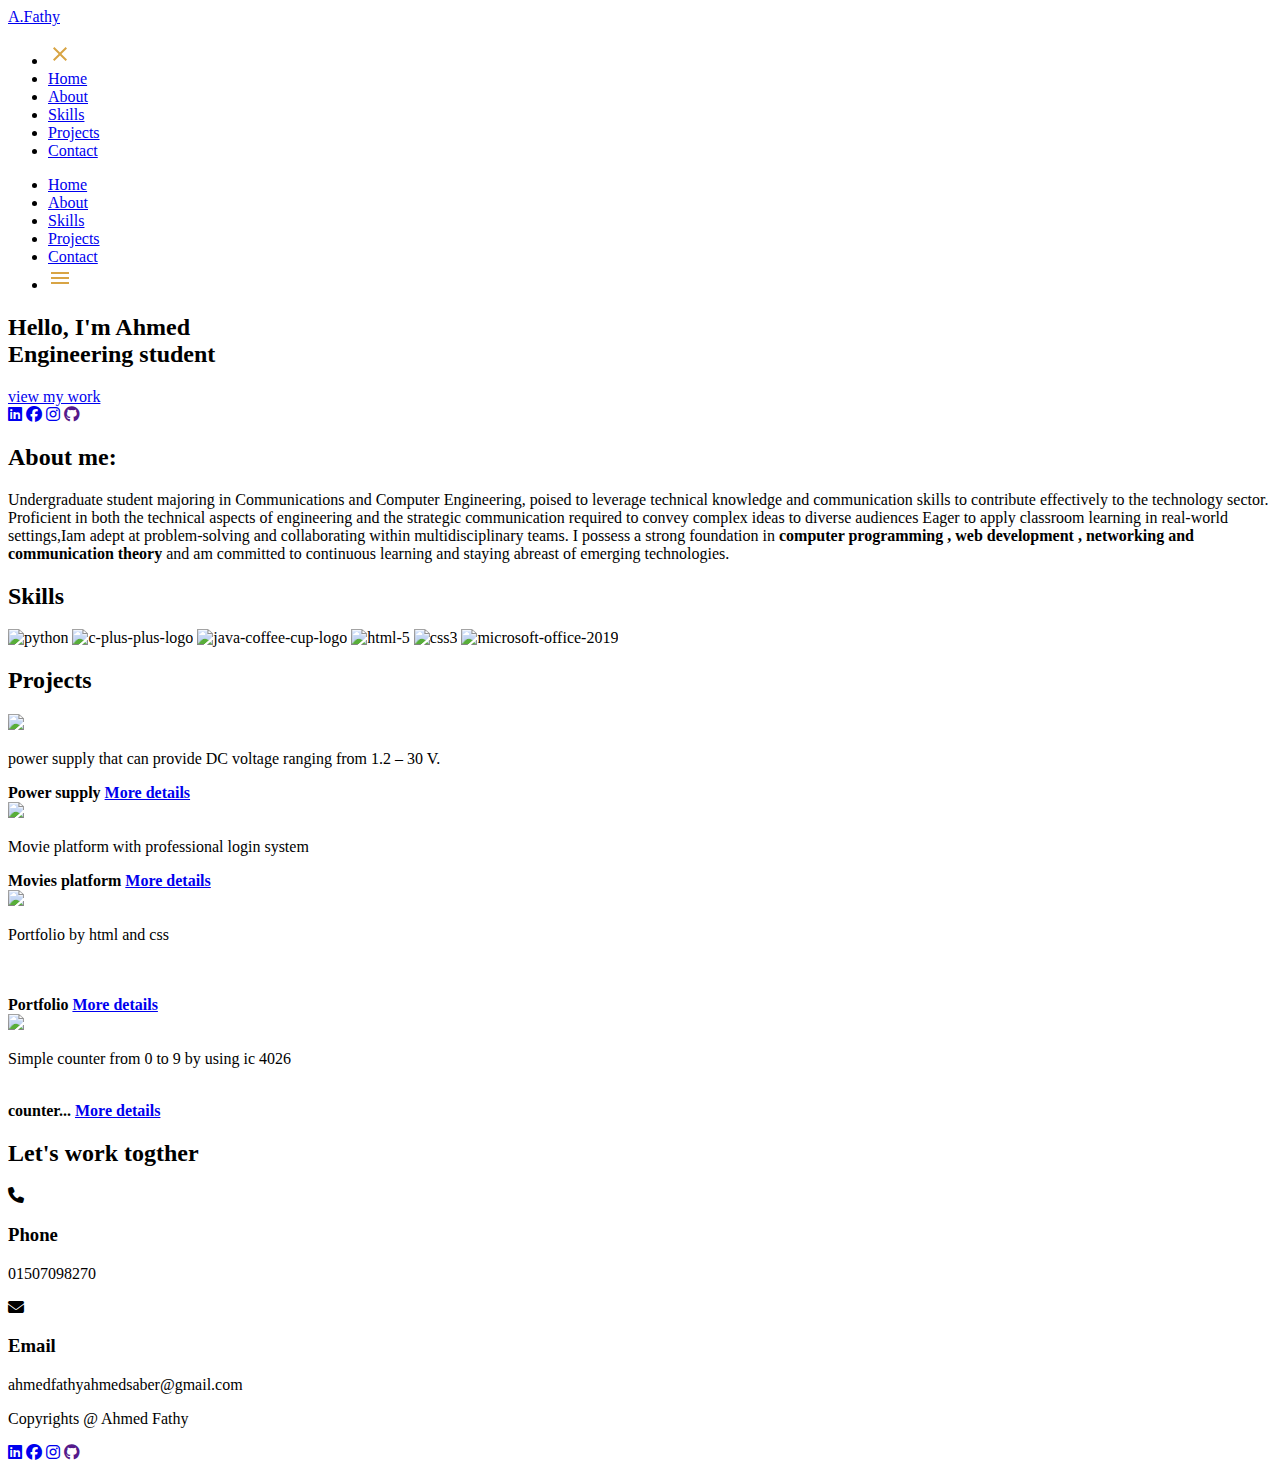
==== portfolio/index.html @ 12446328 "Add files via upload" ====
<!DOCTYPE html>
<html lang="en">
<head>
    <meta charset="UTF-8">
    <meta name="viewport" content="width=device-width, initial-scale=1.0">
    <link rel="stylesheet" href="https://cdnjs.cloudflare.com/ajax/libs/font-awesome/6.6.0/css/all.min.css">
    <link rel="stylesheet" href="/css/style.css">
    <link rel="stylesheet" href="/css/tab&ibad.css">
    <link rel="stylesheet" href="/css/phone.css">
    <title>Ahmed Fathy</title>
</head>
<body>
    <header>
        <!--                       <i class="fa-solid fa-bars"></i>    <i class="fa-solid fa-xmark" onclick="closedmenu()"></i>-->
        <a href="#" class="logo">A.Fathy</a>
        <nav class="navigation">
            <ul class="sidebar">
                <li onclick="hideSidebar()"><a href="#"><svg xmlns="http://www.w3.org/2000/svg" height="24px" viewBox="0 -960 960 960" width="24px" fill="#D8A444"><path d="m256-200-56-56 224-224-224-224 56-56 224 224 224-224 56 56-224 224 224 224-56 56-224-224-224 224Z"/></svg></a></li>
                <li><a href="#Home">Home</a></li>
                <li><a href="#About">About</a></li>
                <li><a href="#Skills">Skills</a></li>
                <li><a href="#Projects">Projects</a></li>
                <li><a href="#Contact">Contact</a></li>
            </ul>
            <ul >
                <li class="hideOnMobile"><a href="#Home">Home</a></li>
                <li class="hideOnMobile"><a href="#About">About</a></li>
                <li class="hideOnMobile"><a href="#Skills">Skills</a></li>
                <li class="hideOnMobile"><a href="#Projects">Projects</a></li>
                <li class="hideOnMobile"><a href="#Contact">Contact</a></li>
                <li class="menu-button" onclick="showSidebar()"><a href="#"><svg xmlns="http://www.w3.org/2000/svg" height="24px" viewBox="0 -960 960 960" width="24px" fill="#D8A444"><path d="M120-240v-80h720v80H120Zm0-200v-80h720v80H120Zm0-200v-80h720v80H120Z"/></svg></a></li>
            </ul>
        </nav>

        <script>
            function showSidebar(){
                const sidebar = document.querySelector('.sidebar')
                sidebar.style.display = 'flex'
            }
            function hideSidebar(){
                const sidebar = document.querySelector('.sidebar')
                sidebar.style.display = 'none'
            }
        </script>
    </header>
    <!-- home -->
    <section class="main" id="Home">
        <div>
            <h2>Hello, I'm Ahmed<br><span>Engineering student</span></h2>
            <!-- <h3>Everything is possible but , <br> time makes a difference .</h3> -->
            <a href="#Projects" class="mainBottom">view my work</a>
            <div class="social_icon">
                <a href="https://www.linkedin.com/in/ahmed-fathy-790a3b307?utm_source=share&utm_campaign=share_via&utm_content=profile&utm_medium=android_app"><i class="fa-brands fa-linkedin"></i></a>
                <a href="https://www.facebook.com/profile.php?id=100011312980814&mibextid=JRoKGi"><i class="fa-brands fa-facebook"></i></a>
                <a href="https://www.instagram.com/ahmed_fathy_9?igsh=cHR2a21oNzJ1Zzhv"><i class="fa-brands fa-instagram"></i></a>
                <a href=""><i class="fa-brands fa-github"></i></a>
            </div>
        </div>
    <!--about me  -->
    </section>
    <section class="About" id="About">
        <h2 class="title">About me:</h2>
        <div class="content1">
            Undergraduate student majoring in Communications and Computer Engineering, poised to leverage technical knowledge and communication skills to contribute effectively to the technology sector. Proficient in both the technical aspects of engineering and the strategic communication required to convey complex ideas to diverse audiences Eager to apply classroom learning in real-world settings,Iam adept at problem-solving and collaborating within multidisciplinary teams. I possess a strong foundation in
            <strong>computer programming , web development , networking and communication theory </strong>
            and am committed to continuous learning and staying abreast of emerging technologies.
        </div>
    </section>
    <!-- Skills -->
    <section class="skills" id="Skills">
        <h2 class="title">Skills</h2>
        <div class="skills_content">
            <img width="120" height="120" src="https://img.icons8.com/color/120/python.png" alt="python"/>
            <img width="120" height="120" src="https://img.icons8.com/color/120/c-plus-plus-logo.png" alt="c-plus-plus-logo"/>
            <img width="120" height="120" src="https://img.icons8.com/color/120/java-coffee-cup-logo.png" alt="java-coffee-cup-logo"/>
            <img width="120" height="120" src="https://img.icons8.com/color/120/html-5.png" alt="html-5"/>
            <img width="120" height="120" src="https://img.icons8.com/color/120/css3.png" alt="css3"/>
            <img width="120" height="120" src="https://img.icons8.com/color/120/microsoft-office-2019.png" alt="microsoft-office-2019"/>
        </div>
    </section>
    <!-- projects -->
    <section class="Projects" id="Projects">
        <h2 class="title">Projects</h2>
        <div class="content">
            <div class="Project_card">
                <div class="Project_image">
                    <img src="/photos/power11.png">
                </div>
                <div class="Project_info">
                    <p class="Project_category">power supply that can provide DC voltage ranging from 1.2 – 30 V. </p>
                    <strong class="Project_title ">
                        <span>Power supply</span>
                        <a href="/DC Power Supply Project.pdf" class="more_details">More details</a>
                    </strong>
                </div>
            </div>
            <div class="Project_card">
                <div class="Project_image">
                    <img src="/photos/Movies and series platform.jpg">
                </div>
                <div class="Project_info">
                    <p class="Project_category">Movie platform with professional login system</p>
                    <strong class="Project_title ">
                        <span>Movies platform</span>
                        <a href="https://www.linkedin.com/posts/ahmedosama29_github-iizeex1netflix-activity-7195133008826273792-Tzoy?utm_source=share&utm_medium=member_desktop" class="more_details">More details</a>
                    </strong>
                </div>
            </div>
            <div class="Project_card">
                <div class="Project_image">
                    <img src="/photos/fotor-ai-202408253138.jpg">
                </div>
                <div class="Project_info">
                    <p class="Project_category">Portfolio by html and css<br><br><br></p>
                    <strong class="Project_title ">
                        <span>Portfolio</span>
                        <a href="#Home" class="more_details">More details</a>
                    </strong>
                </div>
            </div>
            <div class="Project_card">
                <div class="Project_image">
                    <img src="/photos/counter.png">
                </div>
                <div class="Project_info">
                    <p class="Project_category">Simple counter from 0 to 9 by using ic 4026<br><br></p>
                    <strong class="Project_title ">
                        <span>counter...</span>
                        <a href="/photos/m.d.c.png" class="more_details">More details</a>
                    </strong>
                </div>
            </div>
        </div>
    </section>
    <!-- Contact -->
    <section class="Contact" id="Contact">
        <h2 class="title">Let's work togther </h2>
        <div class="content__">
        <div class="card">
            <div class="icon">
                <i class="fa-solid fa-phone"></i>
            </div>
            <div class="info">
                <h3>Phone</h3>
                <p>01507098270</p>
            </div>
        </div>
        <div class="card">
            <div class="icon">
                <i class="fa-solid fa-envelope"></i>
            </div>
            <div class="info">
                <h3>Email</h3>
                <p>ahmedfathyahmedsaber@gmail.com</p>
            </div>
        </div>
    </div>
    </section>
    <!-- footer -->
    <footer class="footer">
        <p class="footer_title">Copyrights<span> @ Ahmed Fathy</span></p>
        <div class="social_icon">
            <a href="https://www.linkedin.com/in/ahmed-fathy-790a3b307?utm_source=share&utm_campaign=share_via&utm_content=profile&utm_medium=android_app"><i class="fa-brands fa-linkedin"></i></a>
            <a href="https://www.facebook.com/profile.php?id=100011312980814&mibextid=JRoKGi"><i class="fa-brands fa-facebook"></i></a>
            <a href="https://www.instagram.com/ahmed_fathy_9?igsh=cHR2a21oNzJ1Zzhv"><i class="fa-brands fa-instagram"></i></a>
            <a href=""><i class="fa-brands fa-github"></i></a>
        </div>
    </footer>
</body>
</html>
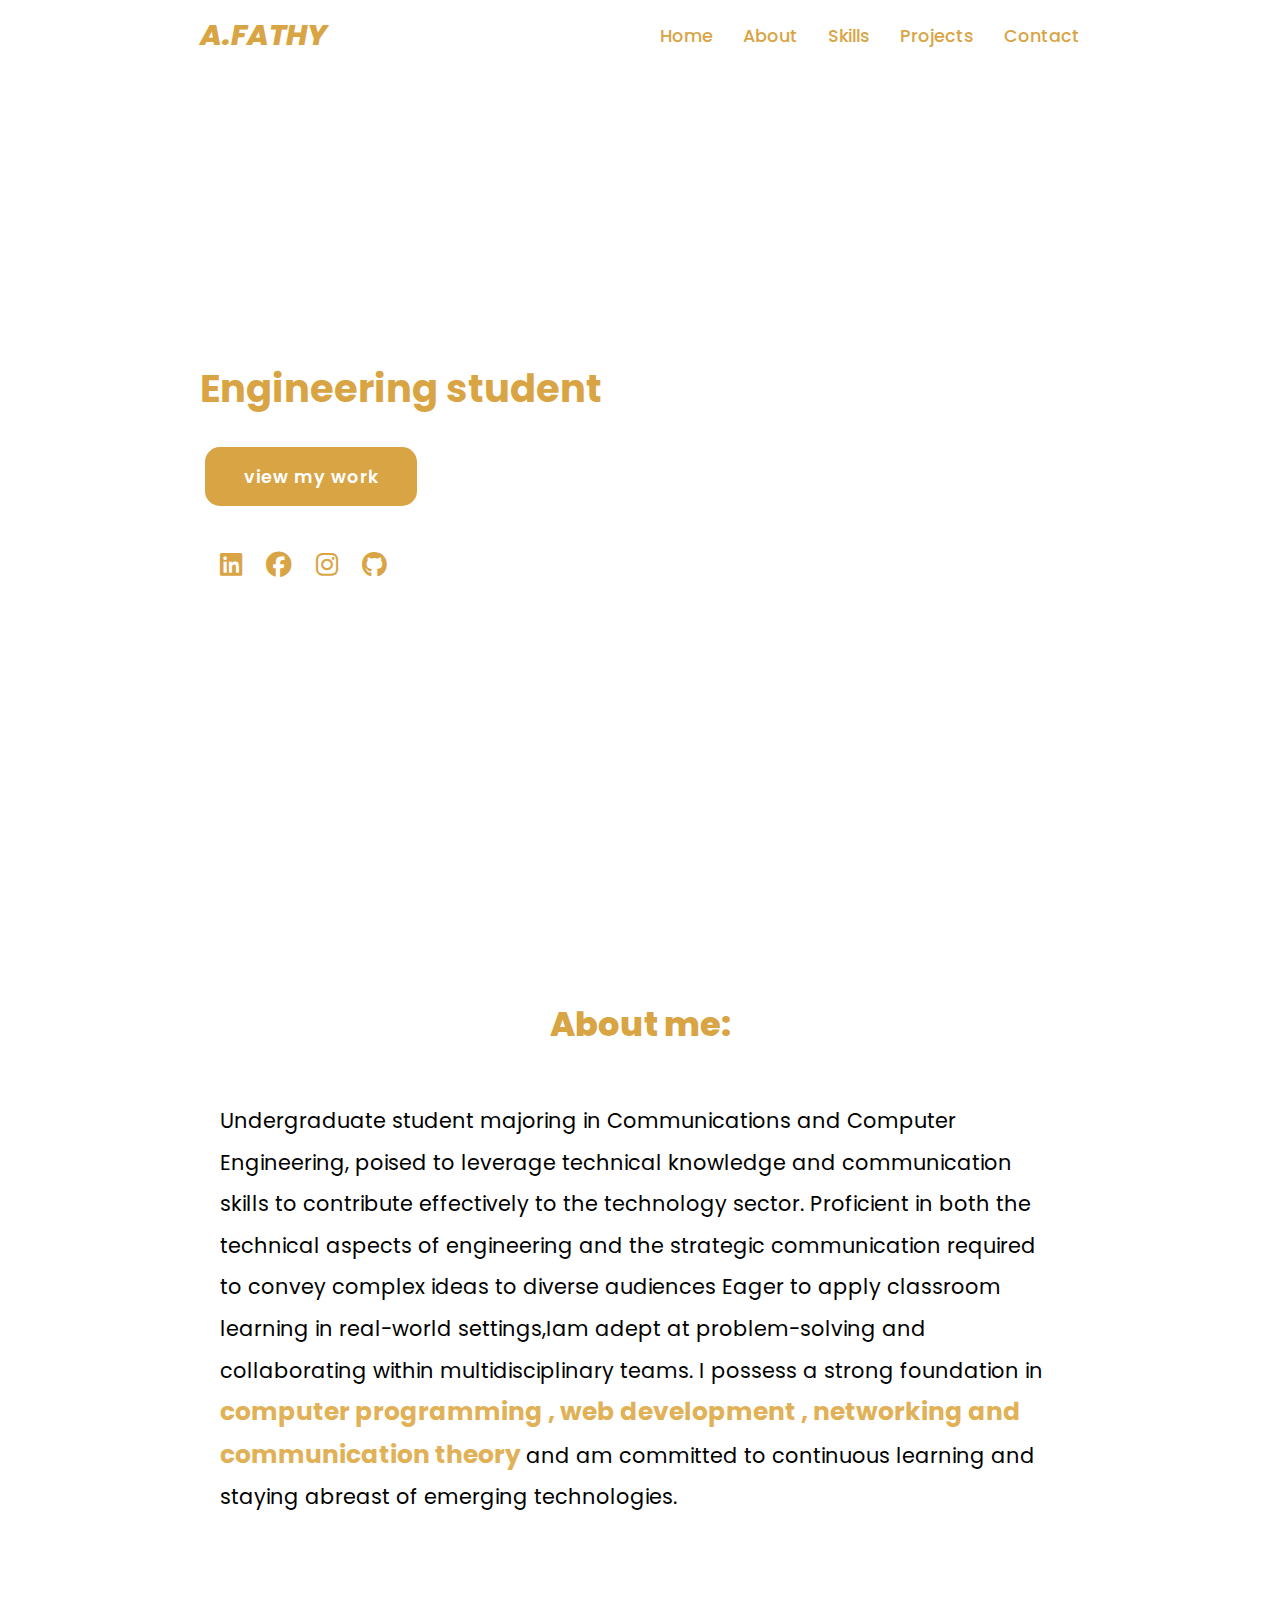
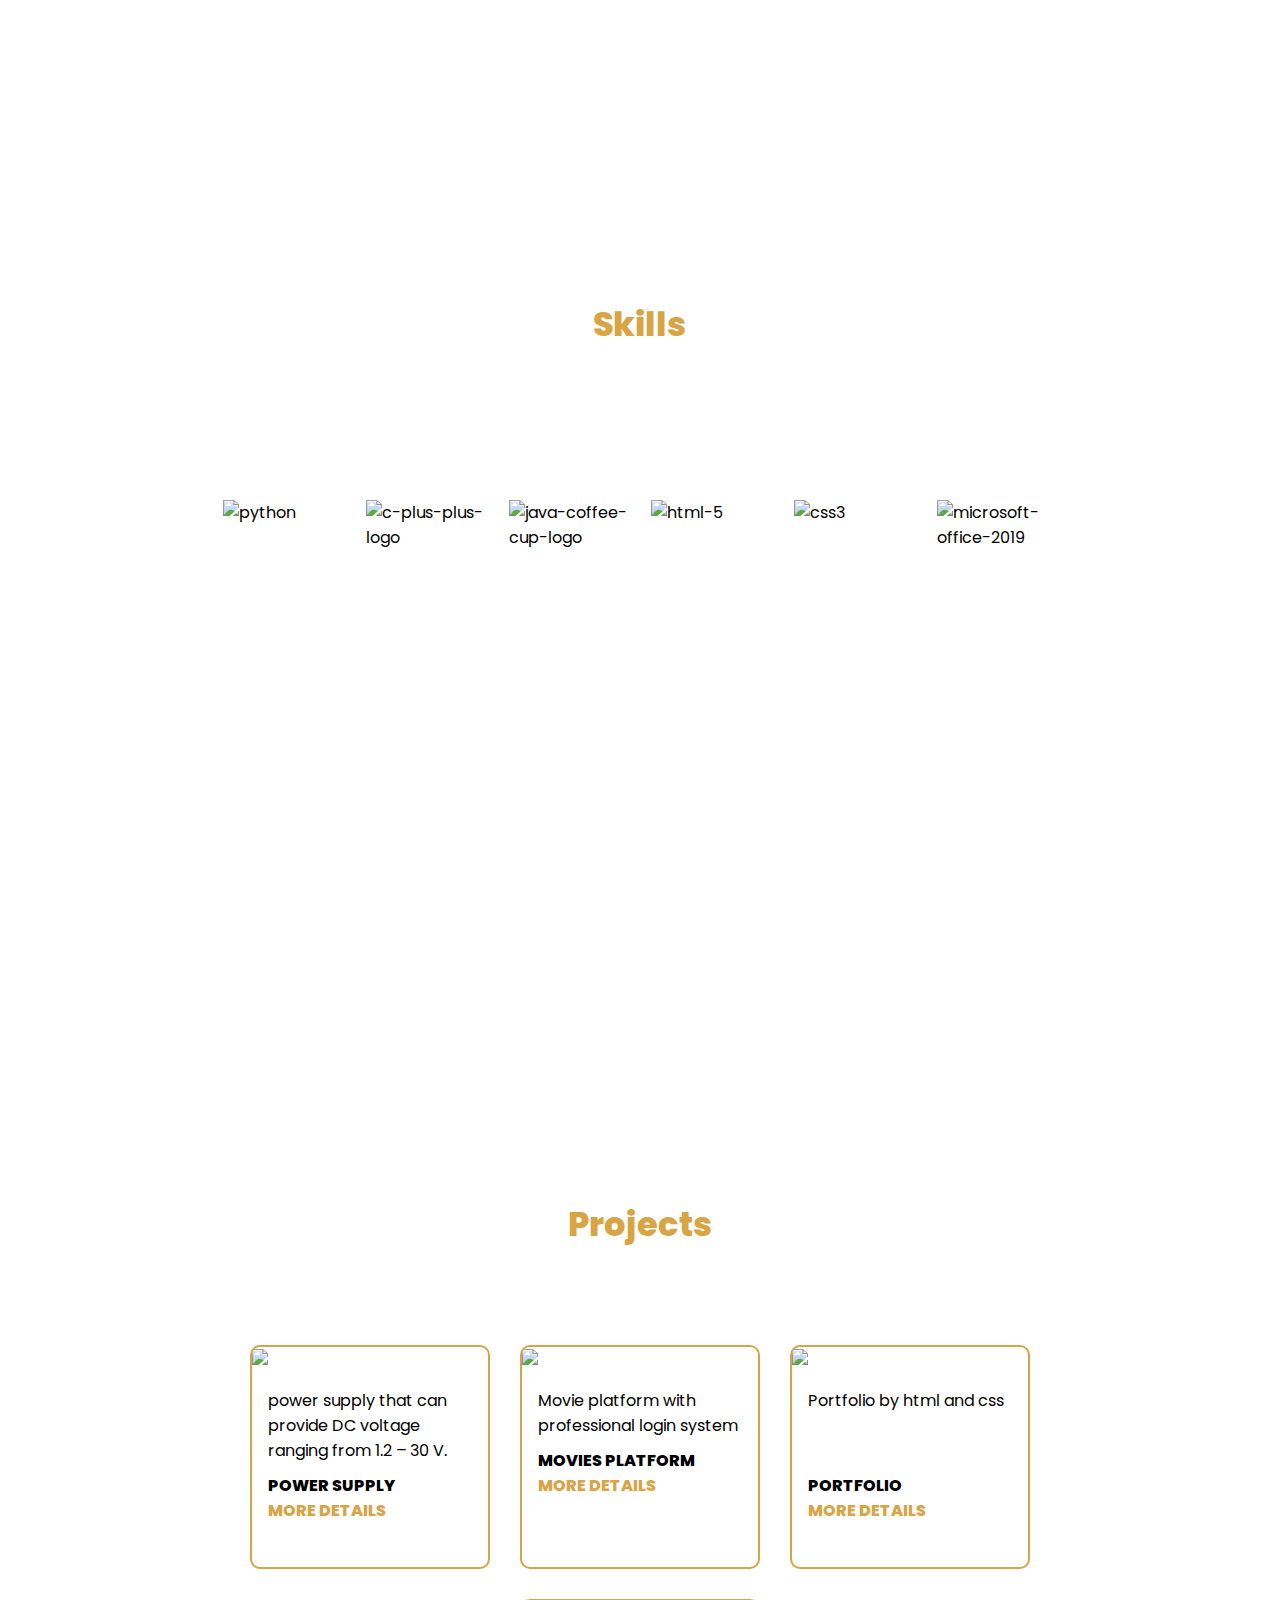
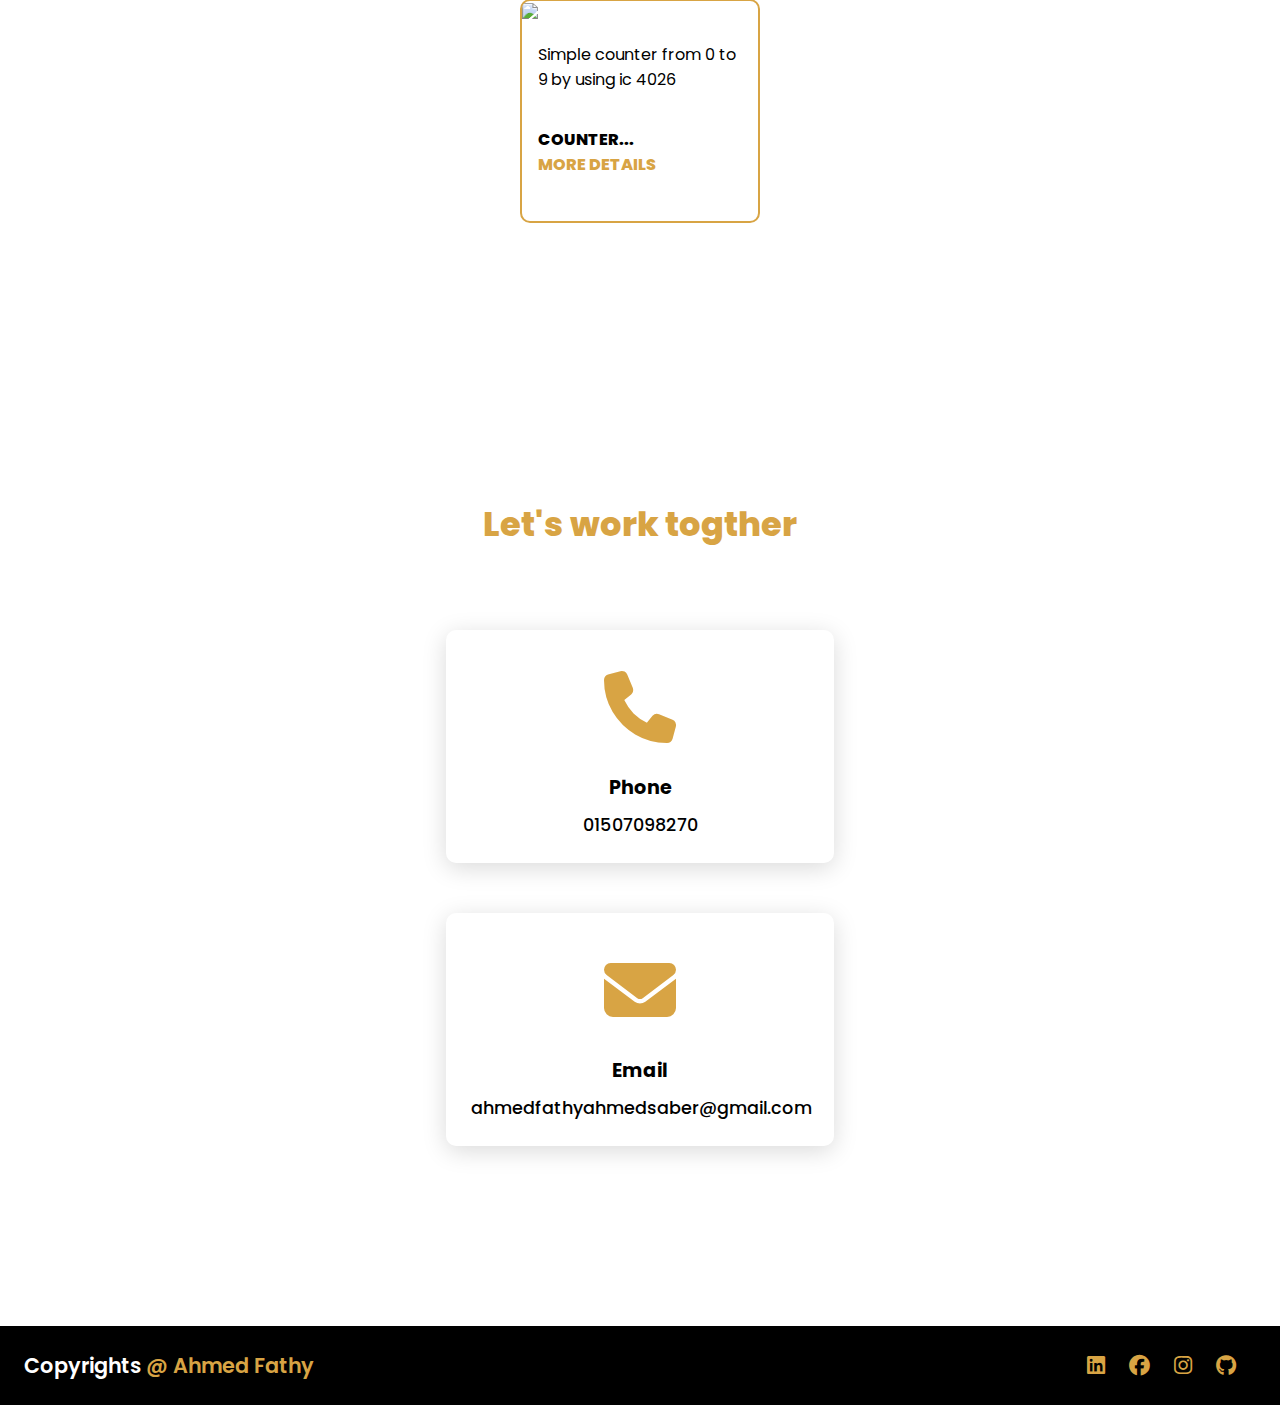
==== commit 5ffc7682: "Add files via upload" ====
--- a/portfolio/index.html
+++ b/portfolio/index.html
@@ -4,9 +4,9 @@
     <meta charset="UTF-8">
     <meta name="viewport" content="width=device-width, initial-scale=1.0">
     <link rel="stylesheet" href="https://cdnjs.cloudflare.com/ajax/libs/font-awesome/6.6.0/css/all.min.css">
-    <link rel="stylesheet" href="/css/style.css">
-    <link rel="stylesheet" href="/css/tab&ibad.css">
-    <link rel="stylesheet" href="/css/phone.css">
+    <link rel="stylesheet" href="css/style.css">
+    <link rel="stylesheet" href="css/tab&ibad.css">
+    <link rel="stylesheet" href="css/phone.css">
     <title>Ahmed Fathy</title>
 </head>
 <body>
--- a/portfolio/css/style.css
+++ b/portfolio/css/style.css
@@ -0,0 +1,383 @@
+@import url('https://fonts.googleapis.com/css2?family=Poppins:ital,wght@0,100;0,200;0,300;0,400;0,500;0,600;0,700;0,800;0,900;1,100;1,200;1,300;1,400;1,500;1,600;1,700;1,800;1,900&display=swap');
+
+*{
+    font-family: 'Poppins',sans-serif;
+    margin: 0;
+    padding: 0;
+    box-sizing: border-box;
+    scroll-behavior: smooth;
+}
+
+header{
+    background-color: rgb(255, 255, 255);
+    width: 100%;
+    position: fixed;
+    z-index: 999;
+    display: flex;
+    justify-content: space-between;
+    align-items: center;
+    padding: 10px 200px;
+}
+
+.logo{
+    font-style: italic;
+    text-decoration: none;
+    color: #D8A444 ;
+    text-transform: uppercase;
+    font-weight: 800;
+    font-size: 1.8em;
+}
+
+
+section{
+    padding: 100px 200px;
+}
+
+.main{
+    width: 100%;
+    min-height: 100vh;
+    display: flex;
+    align-items: center;
+    background: url(/photos/main_page.jpg) no-repeat;
+    background-size: cover;
+    background-attachment: fixed;
+}
+
+.main h2{
+
+    color: white;
+    font-size: 1.5em;
+    font-weight: 600;
+}
+
+.main h2 span{
+    display: inline-block;
+    margin-top: 10px;
+    color: #D8A444;
+    font-size: 1.6em ;
+    font-weight: 700;
+}
+/* 
+.main h3 {
+
+    font-style: oblique;
+    color: white;
+    font-size: 1.2em ;
+    font-weight: 700;
+    letter-spacing: 1px;
+    margin-top: 10px;
+    margin-bottom: 30px;
+} */
+
+.mainBottom{
+    margin-top: 30px;
+    margin-left: 5px;
+    color: white;
+    background-color:#D8A444;
+    text-decoration: none;
+    font-size: 1.1em;
+    font-weight: 600;
+    display: inline-block;
+    padding: 0.9375em 2.1875em;
+    letter-spacing: 1px;
+    border-radius: 15px;
+    margin-bottom: 40px;
+    transition: 0.7s ease;
+}
+
+.mainBottom:hover{
+    background-color:red ;
+    transform: scale(1.15);
+}
+
+.social_icon{
+    padding-left: 20.25px;
+}
+.social_icon a{
+    align-items: center;
+    color:#D8A444;
+    font-size: 1.6em;
+    padding-right: 20px;
+}
+/* title  */
+.title{
+    display: flex;
+    justify-content: center;
+    color: #D8A444;
+    font-size: 2.1em;
+    font-weight: 800;
+    margin-bottom: 30px;
+}
+/* _______________________ */
+
+/* About me */
+.About{ 
+    width: 100%;
+    height: 100vh;
+}
+
+
+.content1{
+    padding: 20px;
+    font-size: 1.3em;
+    line-height: 2em;
+}
+
+
+.content1 strong{
+    color: #dda640e5;
+    font-size: 1.2em;
+}
+
+
+
+/* _______________________ */
+/* skills */
+.skills{
+    height: 100vh;
+}
+
+.skills_content{
+    margin-top: 150px;
+    display: flex;
+    justify-content: space-evenly;
+    flex-direction: row;
+    flex-wrap: wrap ;
+}
+
+
+
+
+
+/* _______________________ */
+/* projects */
+
+
+.Projects {
+    background: url(/photos/fotor-ai-202408253138.jpg) no-repeat;
+    width: 100%;
+    min-height: 100vh;
+    background-size: cover;
+    background-attachment: fixed;
+}
+
+.content{
+    display: flex;
+    justify-content: center;
+    flex-direction: row;
+    flex-wrap: wrap ;
+}
+
+.Projects .content {
+    margin-top: 80px;
+}
+
+.Project_card {
+    background-color: white;
+    border: 2.5px solid #D8A444;
+    min-height: 14em;
+    width: 15em; overflow: hidden;
+    border-radius: 10px;
+    margin: 15px;
+    transition: 0.7s ease;
+}
+
+
+.Project_card:hover{
+    transform: scale(1.1);
+}
+
+
+.Project_card:hover{
+opacity: 0.95;
+}
+
+.Project_image img{
+    width: 100%;
+}
+
+.Project_info {
+    padding: 1em;
+}uu
+
+.Project_category {
+    font-size: 0.8em;
+    display: flex;
+    flex-wrap: wrap;
+}
+
+.Project_title{
+    display: flex;
+    flex-wrap: wrap;
+    justify-content: space-between;
+    text-transform: uppercase;
+    font-weight: 800;
+    margin-top: 10px;
+}
+
+.more_details {
+    text-decoration: none;
+    color: #D8A444;
+    transition: 0.7s ease;
+}
+
+.more_details:hover {
+    color: red;
+}
+
+.card{
+    background-color: white;
+    width: 24.25em; 
+    box-shadow: 0 5px 25px rgba(1,1,1,0.15);
+    border-radius: 10px;
+    padding: 25px;
+    margin: 25px;
+    transition: 0.7s ease;
+}
+
+.card:hover {
+    transform: scale(1.15);
+}
+
+
+.content__ {
+    display: flex;
+    justify-content: center;
+    flex-direction: row;
+    flex-wrap: wrap ;
+    margin: 55px;
+}
+/* ________________________________ */
+/*contact */
+/* ________________________________ */
+
+
+
+
+.Contact .icon {
+    color: #D8A444;
+    font-size: 4.5em;
+    text-align: center;
+}
+
+.info{
+    text-align: center;
+} 
+
+.info h3 {
+    color: black;
+    font-size: 1.2em;
+    font-weight: 700;
+    margin: 10px;
+}
+
+.info p {
+    font-size: 1.1em;
+    font-weight: 500;
+}
+/* ________________________________ */
+/* footer */
+/* ________________________________ */
+
+.footer{
+    background-color: black;
+    color: white;
+    padding: 1.5em;
+    display: flex;
+    justify-content: space-between;
+}
+
+.footer_title {
+    font-size: 1.3em;
+    font-weight: 600;
+}
+
+.footer_title span{
+    color: #D8A444;
+}
+
+.footer .social_icon a{
+    font-size: 1.3em;
+}
+/* ________________________________ */
+/* ________________________________ */
+
+.navigation   ul a {
+    color:#D8A444;
+    margin-top: 12.5px;
+    text-decoration: none;
+    font-size: 1.1em;
+    font-weight: 500; 
+    padding-left: 30px;
+    display: flex;
+    align-items: center ;
+    transition: 0.7s ease;
+}
+
+
+.navigation a:hover{
+    color: red;
+}
+
+nav ul{
+    width: 100%;
+    list-style: none;
+    display: flex;
+    justify-content: flex-end;
+    align-items: center;
+
+}
+
+nav li{
+    height: 50px;
+}
+
+nav li:first-child{
+    margin-right: auto;
+}
+.sidebar{
+    position: fixed;
+    top: 0;
+    right: 0;
+    height: 100vh;
+    width: 250px;
+    z-index: 999;
+    background-color: rgba(0, 0, 0, 0.166);
+    backdrop-filter: blur(30px);
+    box-shadow: -10px 0 10px rgba(255, 0, 0, 0.551);
+    display: none;
+    flex-direction: column;
+    align-items: flex-start ;
+    justify-content: flex-start;
+}
+
+.sidebar li {
+    width: 100%;
+}
+
+.sidebar a {
+    width: 100%;
+}
+
+.menu-button {
+    display: none;
+}
+/* ________________________________ */
+/* ________________________________ */
+/* ________________________________ */
+/* ________________________________ */
+/* ________________________________ */
+/* ________________________________ */
+@media (max-width:1023px){
+    .hideOnMobile{
+        display: none;
+    }
+    .menu-button{
+        display: block;
+    }
+}
+@media (max-width:500px) {
+    .sidebar{
+        width: 150px;
+    }
+}--- a/portfolio/css/tab&ibad.css
+++ b/portfolio/css/tab&ibad.css
@@ -0,0 +1,76 @@
+@media (max-width:1023px){
+    .hideOnMobile{
+        display: none;
+    }
+    .menu-button{
+        display: block;
+    }
+    /* __________________________________________ */
+    *{
+        font-family: 'Poppins',sans-serif;
+        margin: 0;
+        padding: 0;
+        box-sizing: border-box;
+        scroll-behavior: smooth;
+    }
+    /* __________________________________________ */
+    header{
+        background-color: rgb(255, 255, 255);
+        width: 100%;
+        position: fixed;
+        display: flex;
+        justify-content: space-between;
+        align-items: center;
+        padding: 2px 20px;
+    }
+    /* __________________________________________ */
+    .logo{
+        font-style: italic;
+        text-decoration: none;
+        color: #D8A444 ;
+        text-transform: uppercase;
+        font-weight: 800;
+        font-size: 1.6em;
+    }
+    /* __________________________________________ */
+    section{
+        padding: 20px 40px;
+    }
+    /* __________________________________________ */
+    .main{
+        width: 100%;
+        min-height: 100vh;
+        display: flex;
+        align-items: center;
+        background: url(/photos/fotor-ai-202408253138.jpg) no-repeat;
+        background-size: cover;
+        background-attachment: fixed;
+    } 
+        /* __________________________________________ */
+        /* title  */
+    .title{
+        display: flex;
+        justify-content: center;
+        color: #D8A444;
+        font-size: 2.1em;
+        font-weight: 800;
+        margin-top: 60px;
+        margin-bottom: 10px;
+    }
+    /* _______________________ */
+    
+    
+    .content1{
+        padding: 10px;
+        font-size: 1.2em;
+        line-height: 2em;
+    }
+    
+    
+    .content1 strong{
+        color: #dda640e5;
+        font-size: 1.1em;
+    }
+    
+    
+}--- a/portfolio/css/phone.css
+++ b/portfolio/css/phone.css
@@ -0,0 +1,95 @@
+
+@media (max-width:600px){
+
+    /* __________________________________________ */
+    section{
+        padding: 10px 20px;
+    }
+    /* __________________________________________ */
+    /* title  */
+    .title{
+        display: flex;
+        justify-content: center;
+        color: #D8A444;
+        font-size: 1.5em;
+        font-weight: 800;
+        margin-bottom: 20px;
+    }
+    /* ___________________________________________ */
+    .content1{
+        padding: 10px;
+        font-size: 1.1em;
+        line-height: 1.5em;
+    }
+
+    .content1 strong{
+        color: #dda640e5;
+        font-size: 1em;
+    }
+    /* ____________________________________________ */
+    .Contact{
+        min-height: 90vh;
+    }
+    .content__ .card{
+        min-width: 300px;
+    }
+
+
+
+    .Contact .icon {
+        color: #D8A444;
+        font-size: 2.5em;
+        text-align: center;
+    }
+
+    .info{
+        text-align: center;
+    } 
+
+    .info h3 {
+        color: black;
+        font-size: 1.2em;
+        font-weight: 700;
+        margin: 10px;
+    }
+
+
+    .info p {
+        font-size: 0.85em;
+        font-weight: 400;
+    }
+    /* ____________________________________________ */
+    .footer{
+        background-color: black;
+        color: white;
+        padding: 2px;
+        display: flex;
+        justify-content: space-between;
+    } 
+    .footer_title {
+        font-size: 0.9em;
+        font-weight: 600;
+    }
+    .footer .social_icon a{
+        font-size: 0.85em;
+    }
+    /* ____________________________________________ */
+}
+@media (max-width:400px){
+    /* ____________________________________________ */
+    .footer{
+        background-color: black;
+        color: white;
+        padding: 2px;
+        display: flex;
+        justify-content: space-between;
+    } 
+    .footer_title {
+        font-size: 0.8em;
+        font-weight: 600;
+    }
+    .footer .social_icon a{
+        font-size: 0.75em;
+    }
+    /* ____________________________________________ */
+}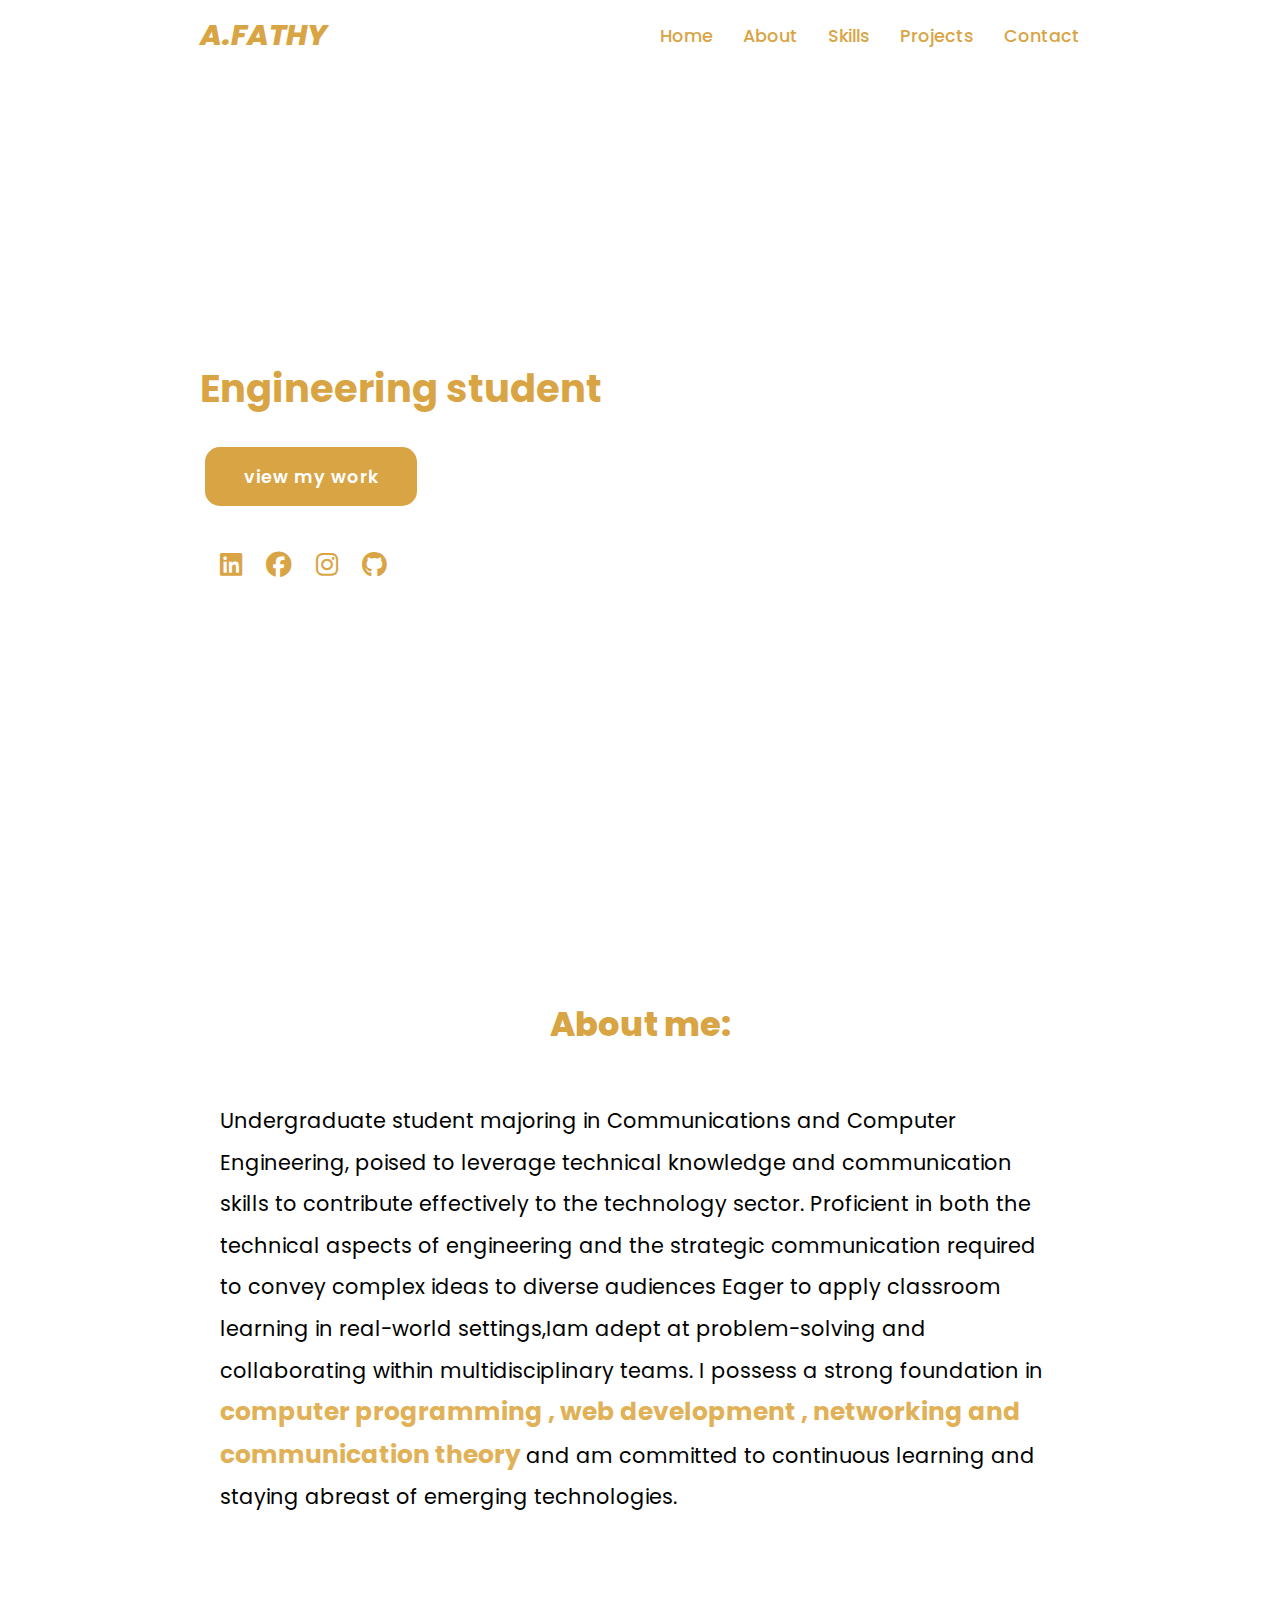
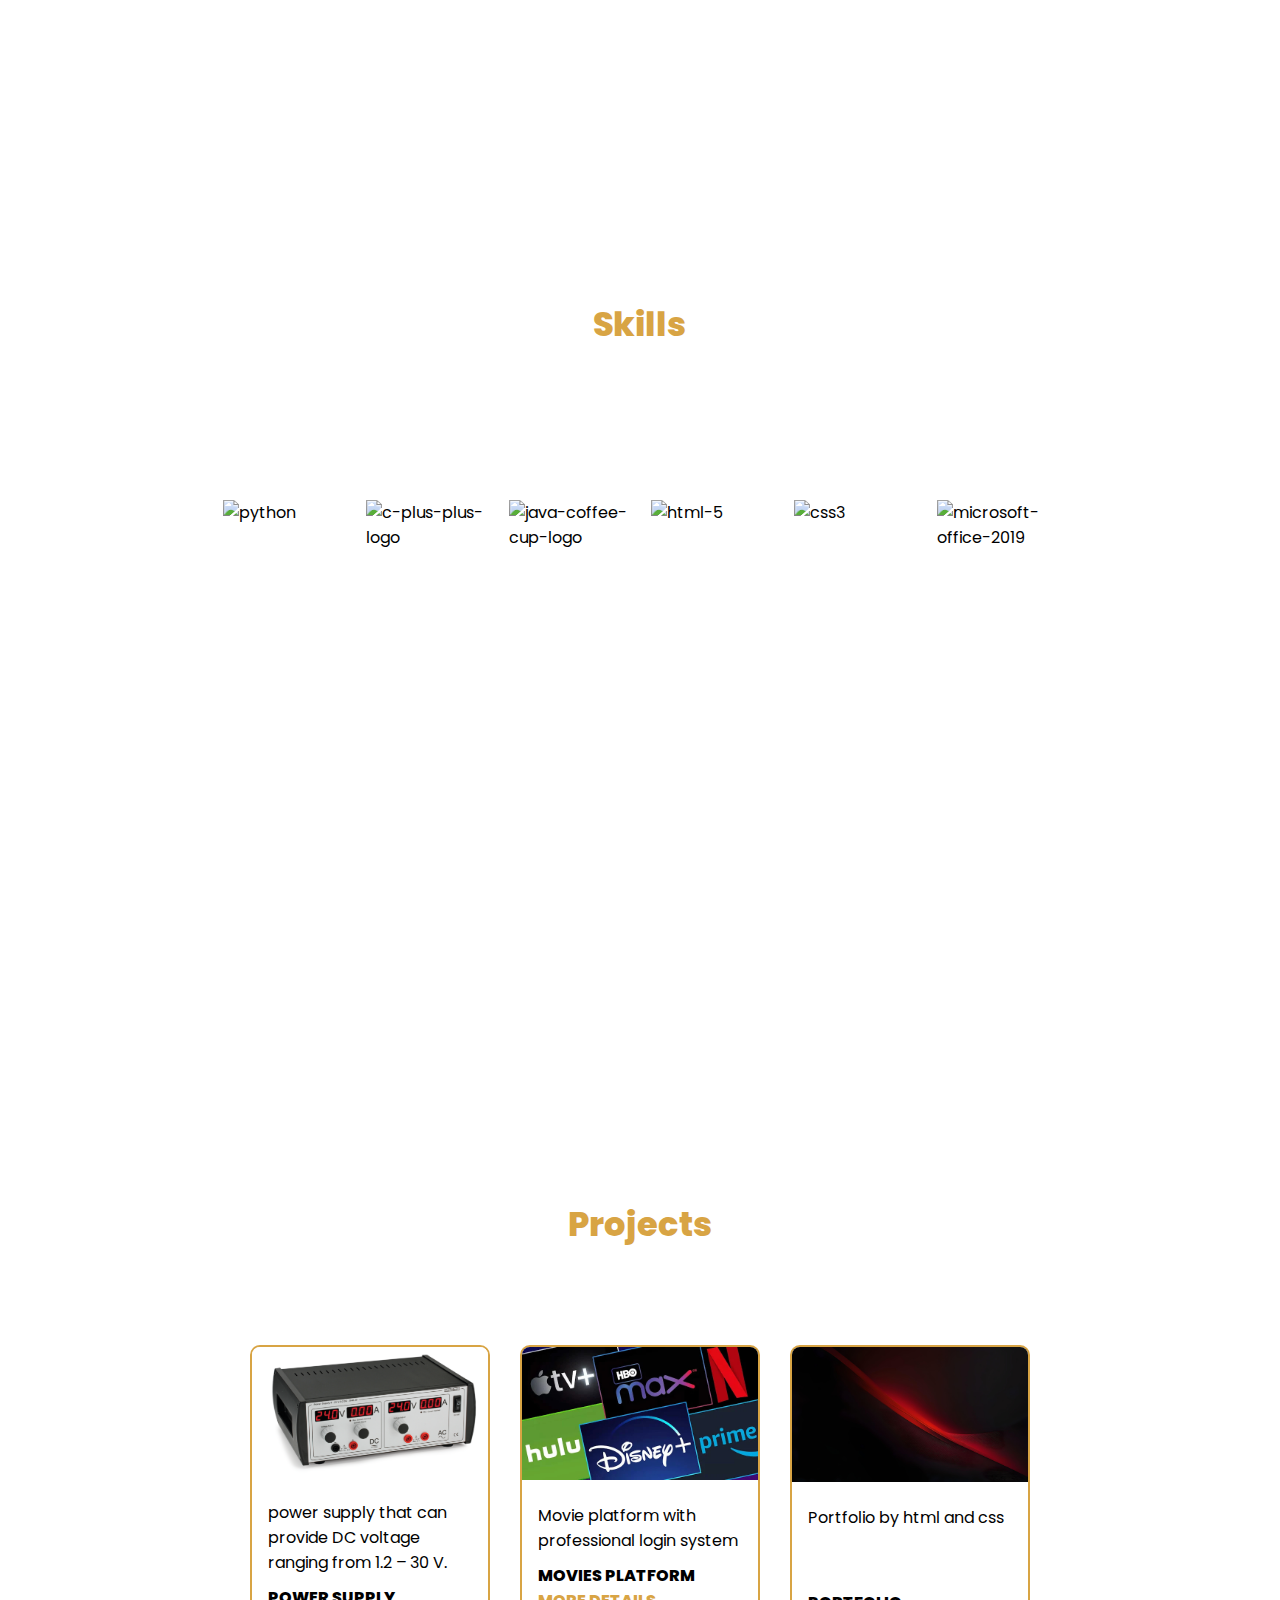
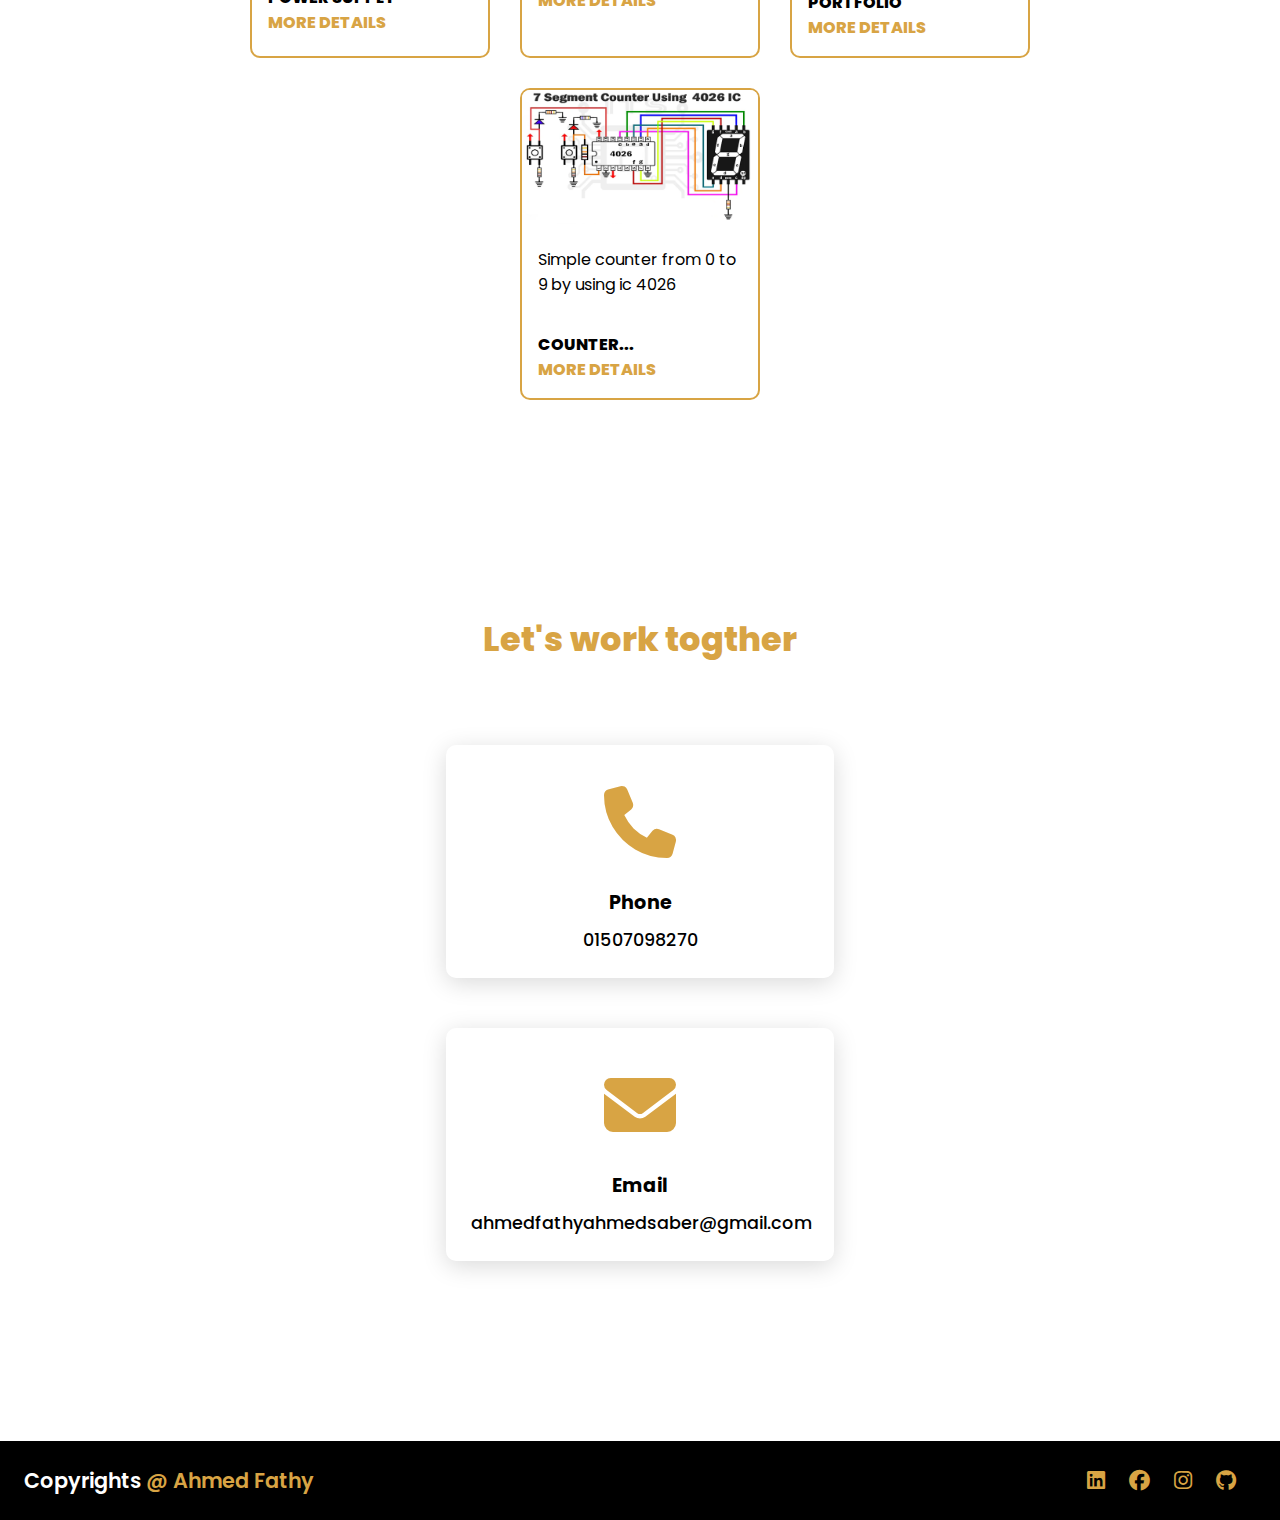
==== commit dd357ba3: "Add files via upload" ====
--- a/portfolio/index.html
+++ b/portfolio/index.html
@@ -84,19 +84,19 @@
         <div class="content">
             <div class="Project_card">
                 <div class="Project_image">
-                    <img src="/photos/power11.png">
+                    <img src="photos/power11.png">
                 </div>
                 <div class="Project_info">
                     <p class="Project_category">power supply that can provide DC voltage ranging from 1.2 – 30 V. </p>
                     <strong class="Project_title ">
                         <span>Power supply</span>
-                        <a href="/DC Power Supply Project.pdf" class="more_details">More details</a>
+                        <a href="DC Power Supply Project.pdf" class="more_details">More details</a>
                     </strong>
                 </div>
             </div>
             <div class="Project_card">
                 <div class="Project_image">
-                    <img src="/photos/Movies and series platform.jpg">
+                    <img src="photos/Movies and series platform.jpg">
                 </div>
                 <div class="Project_info">
                     <p class="Project_category">Movie platform with professional login system</p>
@@ -108,7 +108,7 @@
             </div>
             <div class="Project_card">
                 <div class="Project_image">
-                    <img src="/photos/fotor-ai-202408253138.jpg">
+                    <img src="photos/fotor-ai-202408253138.jpg">
                 </div>
                 <div class="Project_info">
                     <p class="Project_category">Portfolio by html and css<br><br><br></p>
@@ -120,13 +120,13 @@
             </div>
             <div class="Project_card">
                 <div class="Project_image">
-                    <img src="/photos/counter.png">
+                    <img src="photos/counter.png">
                 </div>
                 <div class="Project_info">
                     <p class="Project_category">Simple counter from 0 to 9 by using ic 4026<br><br></p>
                     <strong class="Project_title ">
                         <span>counter...</span>
-                        <a href="/photos/m.d.c.png" class="more_details">More details</a>
+                        <a href="photos/m.d.c.png" class="more_details">More details</a>
                     </strong>
                 </div>
             </div>
--- a/portfolio/css/style.css
+++ b/portfolio/css/style.css
@@ -38,7 +38,7 @@
     min-height: 100vh;
     display: flex;
     align-items: center;
-    background: url(/photos/main_page.jpg) no-repeat;
+    background: url(photos/main_page.jpg) no-repeat;
     background-size: cover;
     background-attachment: fixed;
 }
@@ -154,7 +154,7 @@
 
 
 .Projects {
-    background: url(/photos/fotor-ai-202408253138.jpg) no-repeat;
+    background: url(photos/fotor-ai-202408253138.jpg) no-repeat;
     width: 100%;
     min-height: 100vh;
     background-size: cover;
--- a/portfolio/css/tab&ibad.css
+++ b/portfolio/css/tab&ibad.css
@@ -42,7 +42,7 @@
         min-height: 100vh;
         display: flex;
         align-items: center;
-        background: url(/photos/fotor-ai-202408253138.jpg) no-repeat;
+        background: url(photos/fotor-ai-202408253138.jpg) no-repeat;
         background-size: cover;
         background-attachment: fixed;
     } 
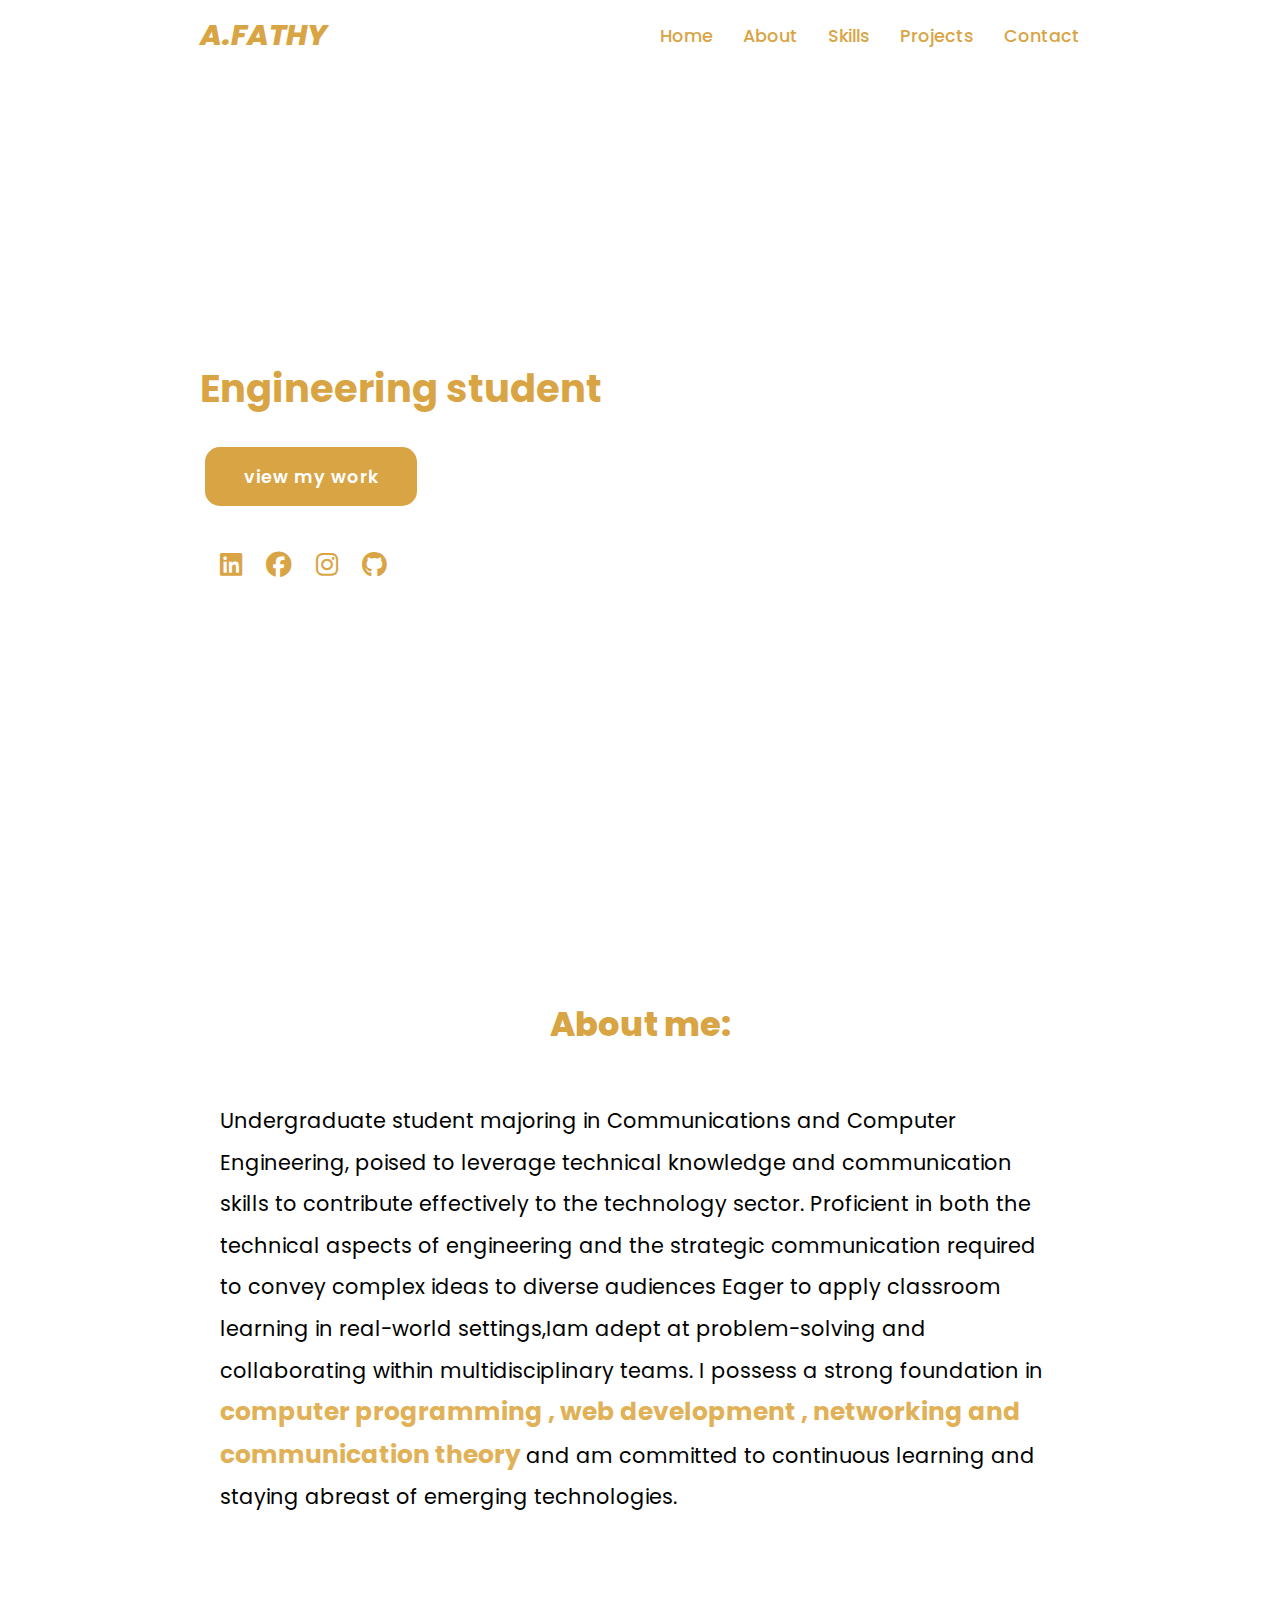
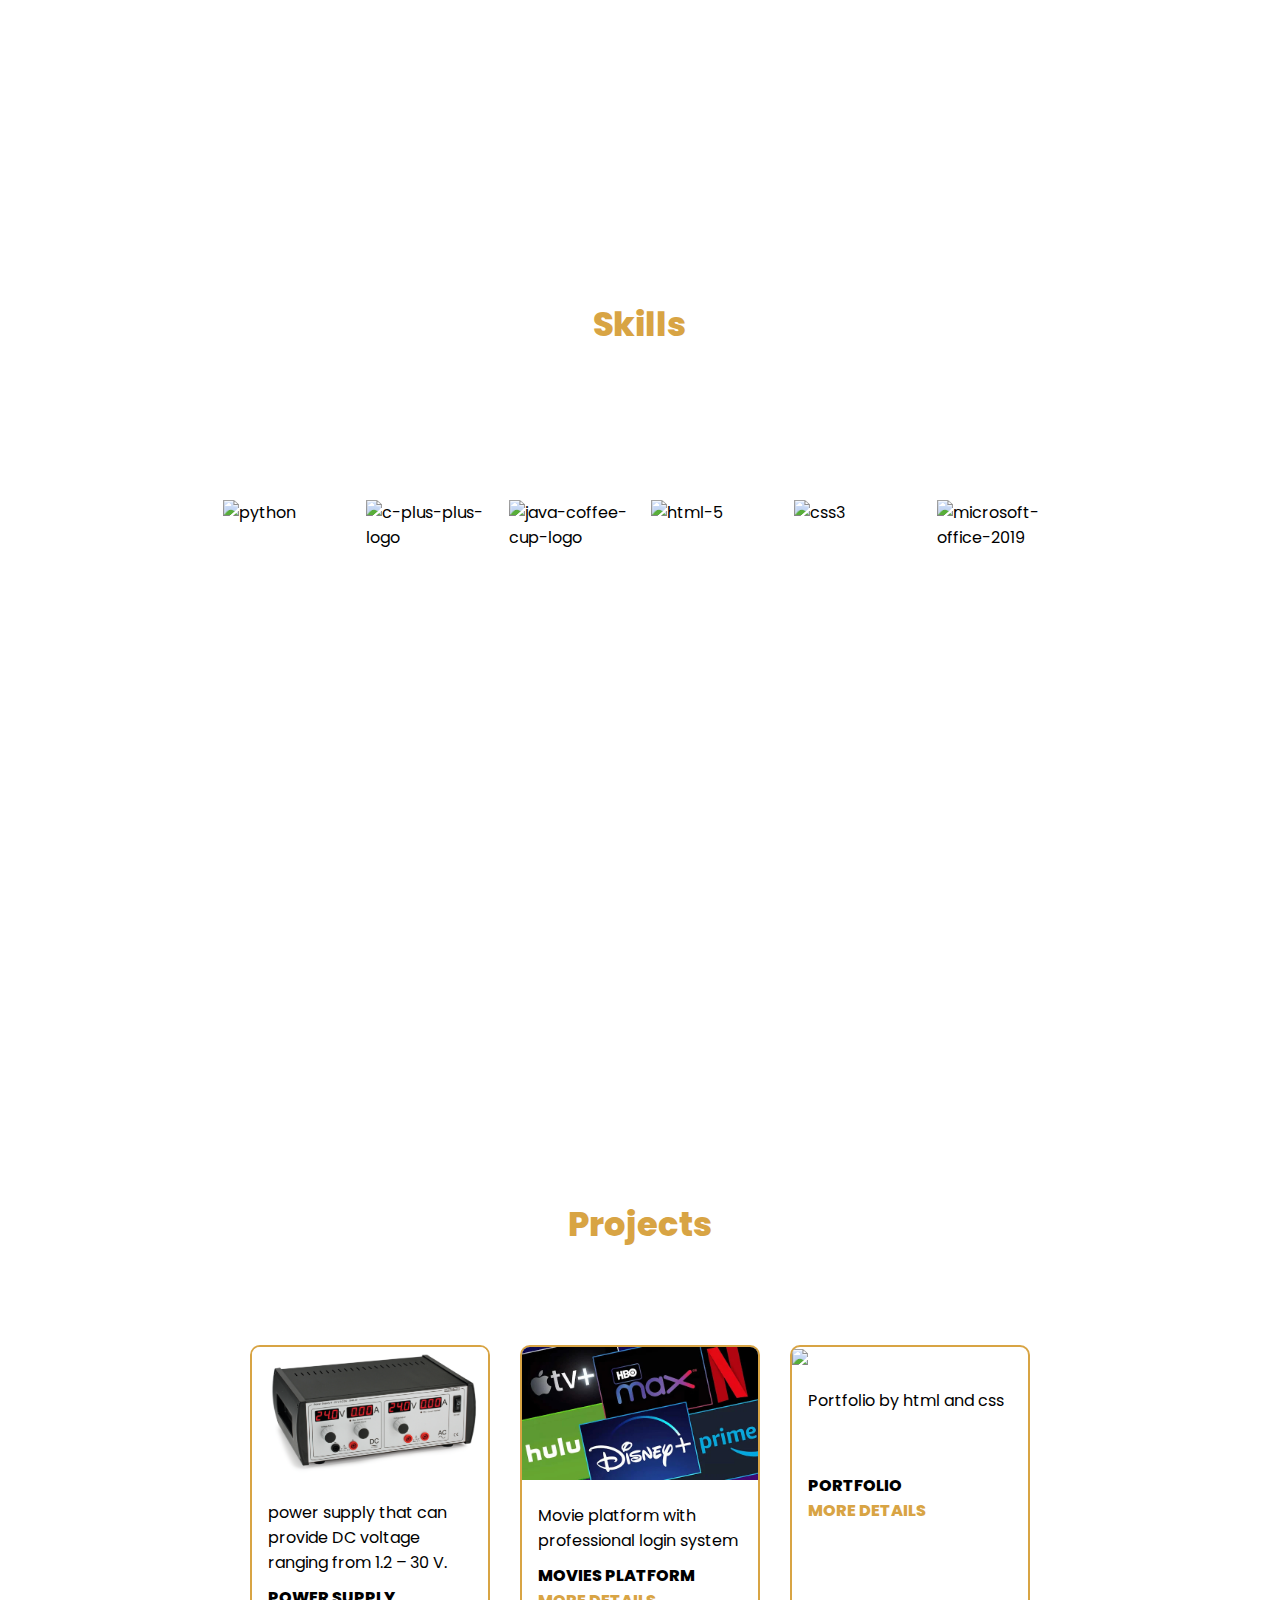
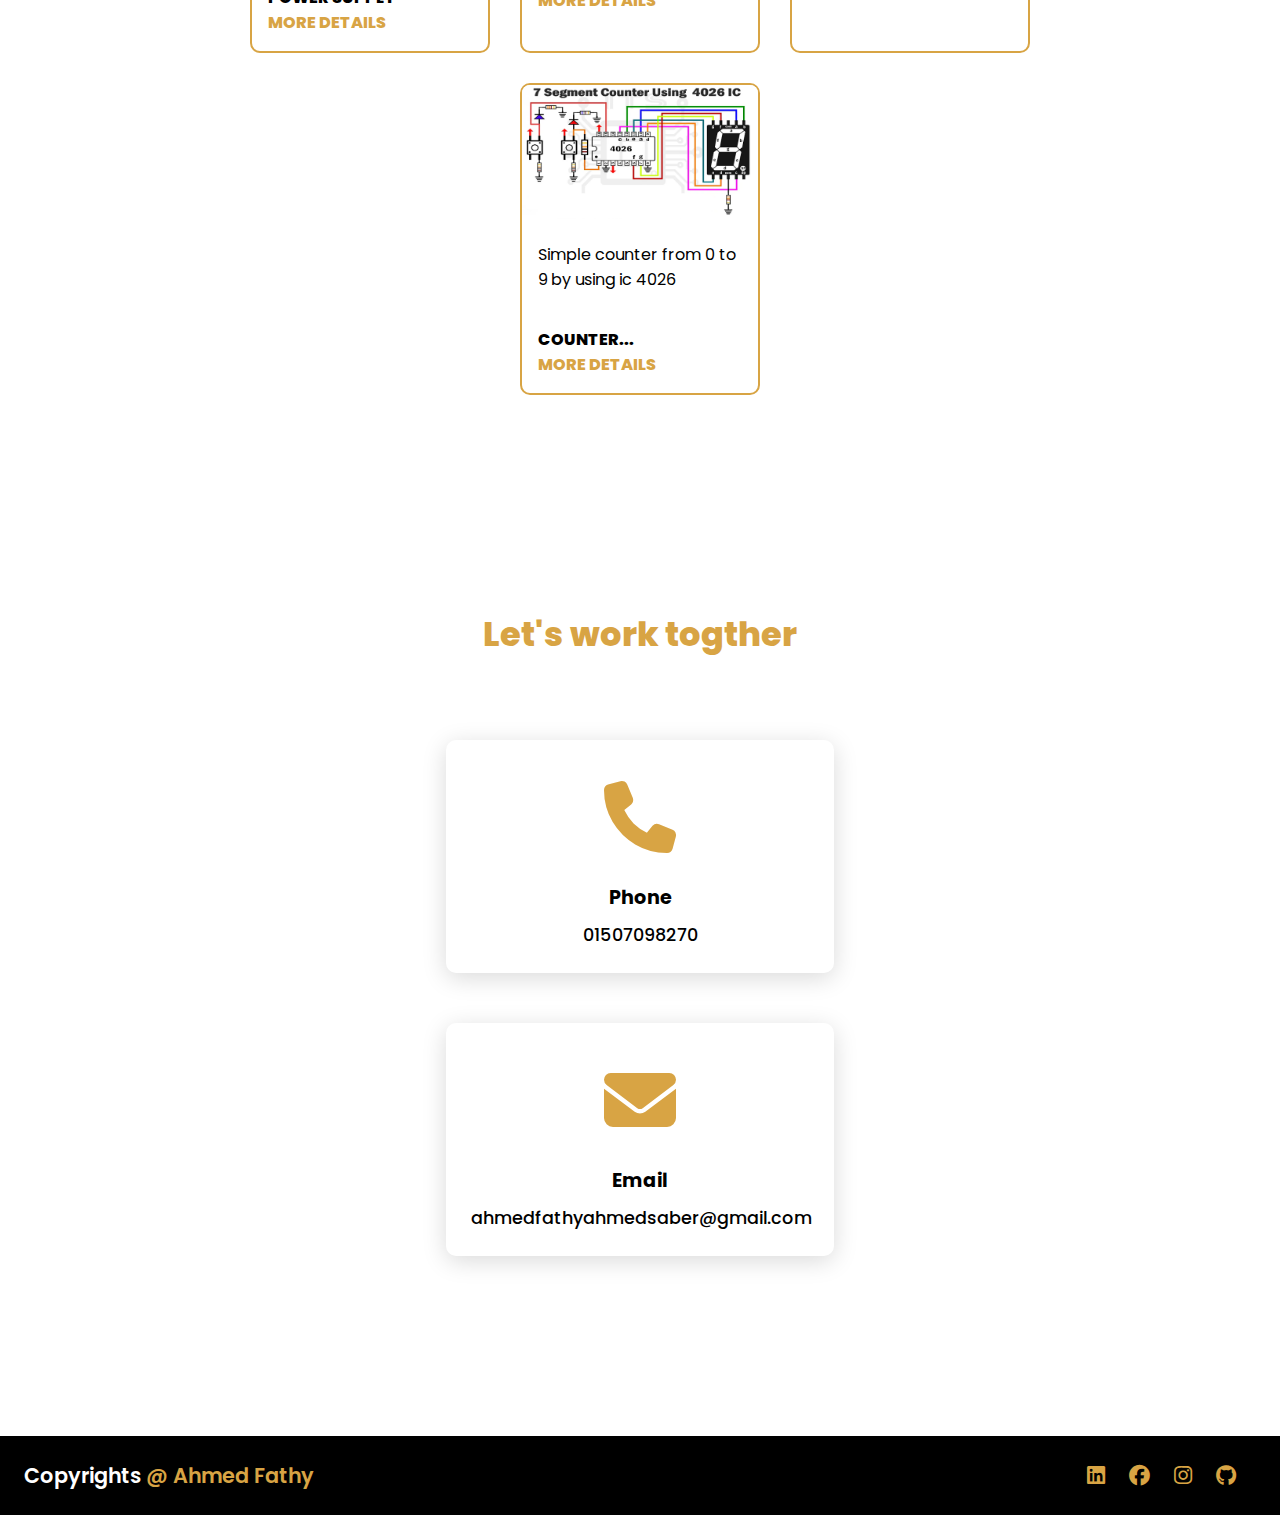
==== commit 41579f88: "Add files via upload" ====
--- a/portfolio/index.html
+++ b/portfolio/index.html
@@ -11,7 +11,6 @@
 </head>
 <body>
     <header>
-        <!--                       <i class="fa-solid fa-bars"></i>    <i class="fa-solid fa-xmark" onclick="closedmenu()"></i>-->
         <a href="#" class="logo">A.Fathy</a>
         <nav class="navigation">
             <ul class="sidebar">
@@ -51,7 +50,7 @@
             <a href="#Projects" class="mainBottom">view my work</a>
             <div class="social_icon">
                 <a href="https://www.linkedin.com/in/ahmed-fathy-790a3b307?utm_source=share&utm_campaign=share_via&utm_content=profile&utm_medium=android_app"><i class="fa-brands fa-linkedin"></i></a>
-                <a href="https://www.facebook.com/profile.php?id=100011312980814&mibextid=JRoKGi"><i class="fa-brands fa-facebook"></i></a>
+                <a href="https://www.facebook.com/share/wauqu2eDZHqXQ16P/?mibextid=qi2Omg"><i class="fa-brands fa-facebook"></i></a>
                 <a href="https://www.instagram.com/ahmed_fathy_9?igsh=cHR2a21oNzJ1Zzhv"><i class="fa-brands fa-instagram"></i></a>
                 <a href=""><i class="fa-brands fa-github"></i></a>
             </div>
--- a/portfolio/css/style.css
+++ b/portfolio/css/style.css
@@ -38,7 +38,7 @@
     min-height: 100vh;
     display: flex;
     align-items: center;
-    background: url(photos/main_page.jpg) no-repeat;
+    background: url(/main_page.jpg) no-repeat;
     background-size: cover;
     background-attachment: fixed;
 }
@@ -154,7 +154,7 @@
 
 
 .Projects {
-    background: url(photos/fotor-ai-202408253138.jpg) no-repeat;
+    background: url(/fotor-ai-202408253138.jpg) no-repeat;
     width: 100%;
     min-height: 100vh;
     background-size: cover;
--- a/portfolio/css/tab&ibad.css
+++ b/portfolio/css/tab&ibad.css
@@ -42,7 +42,7 @@
         min-height: 100vh;
         display: flex;
         align-items: center;
-        background: url(photos/fotor-ai-202408253138.jpg) no-repeat;
+        background: url(/fotor-ai-202408253138.jpg) no-repeat;
         background-size: cover;
         background-attachment: fixed;
     } 
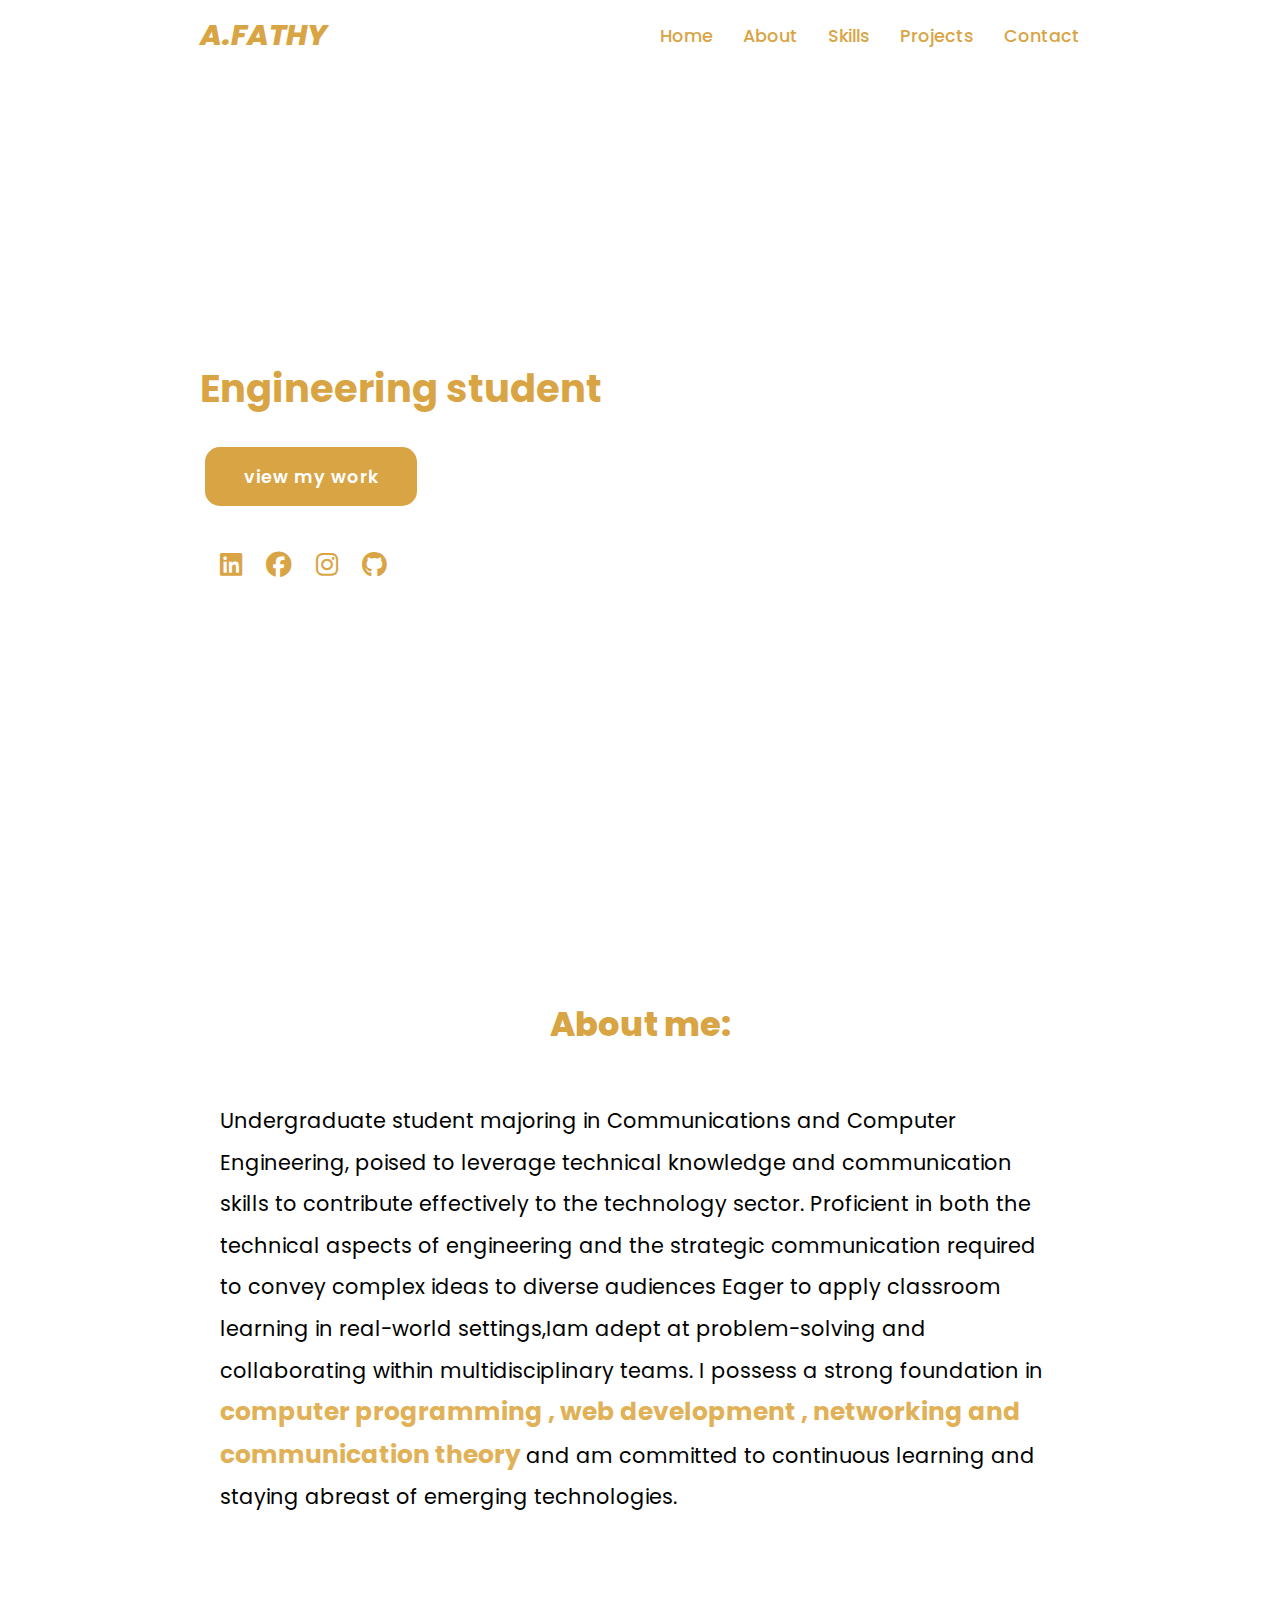
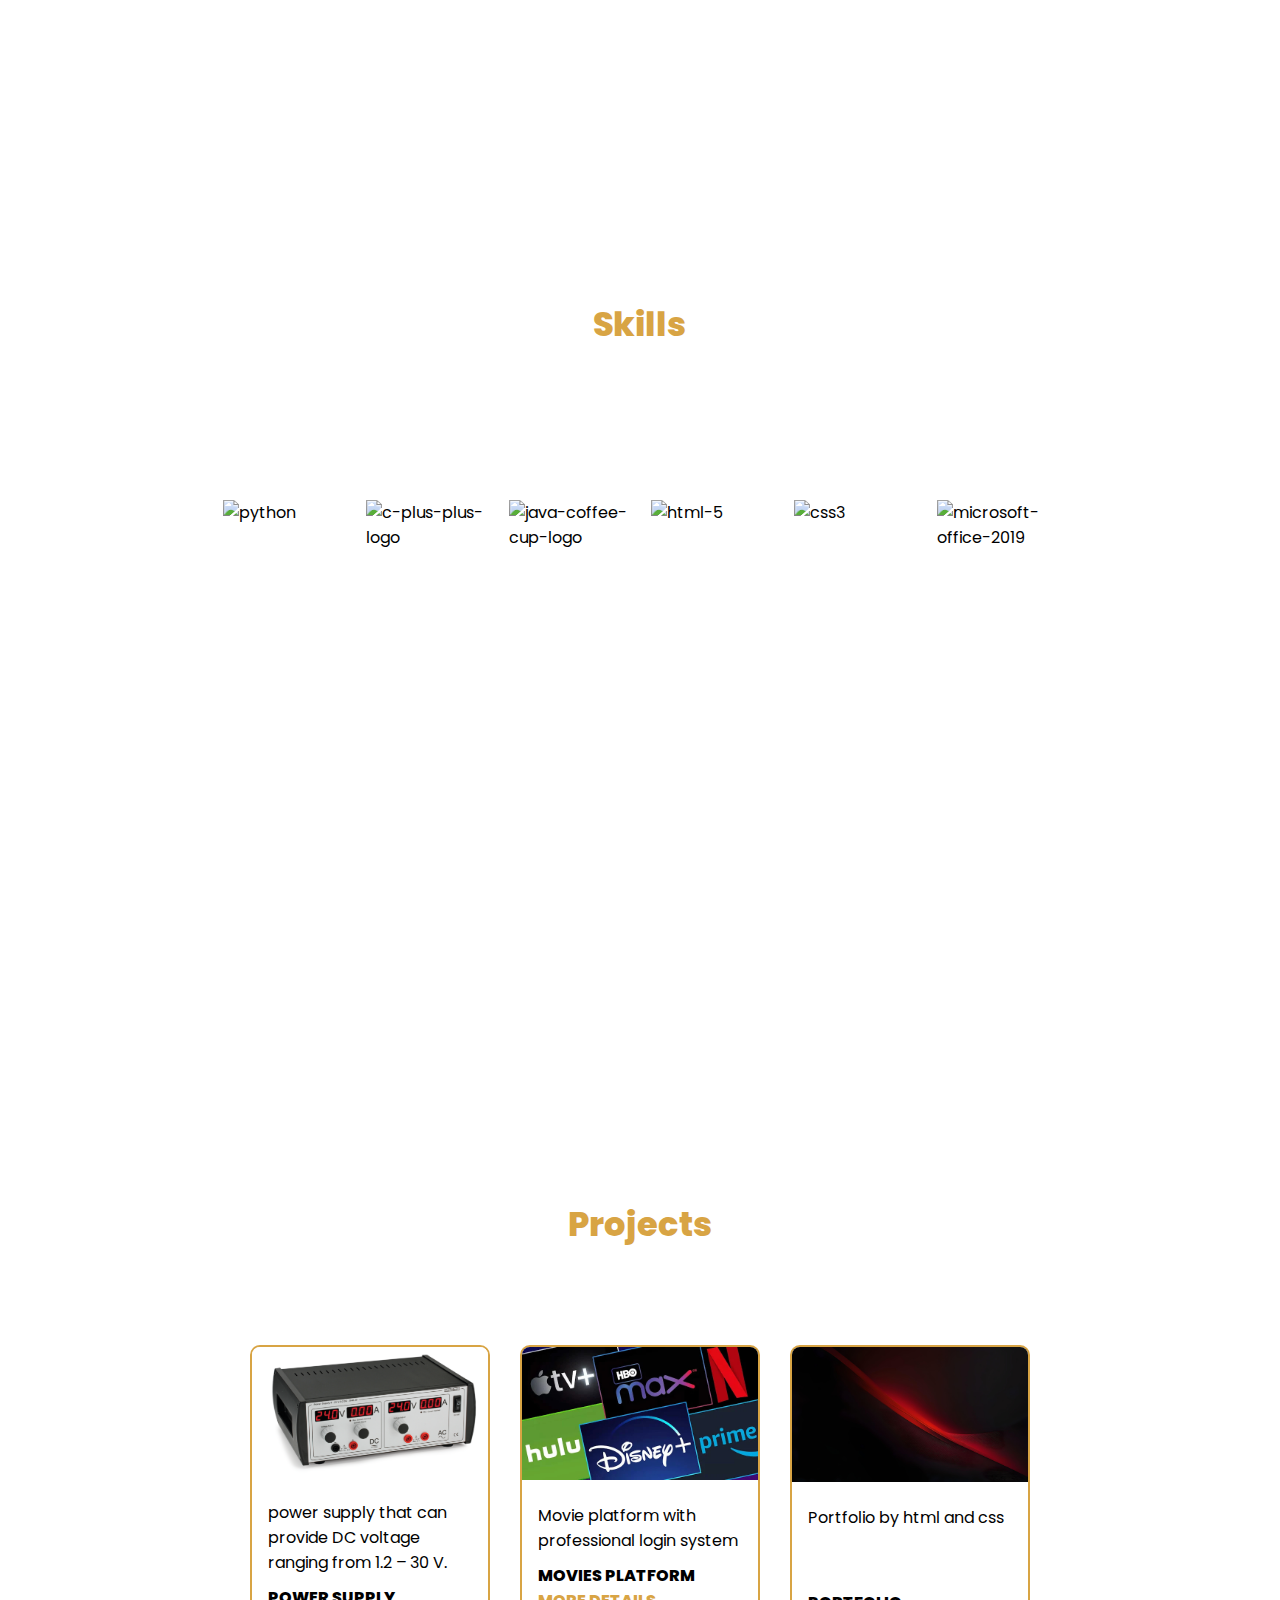
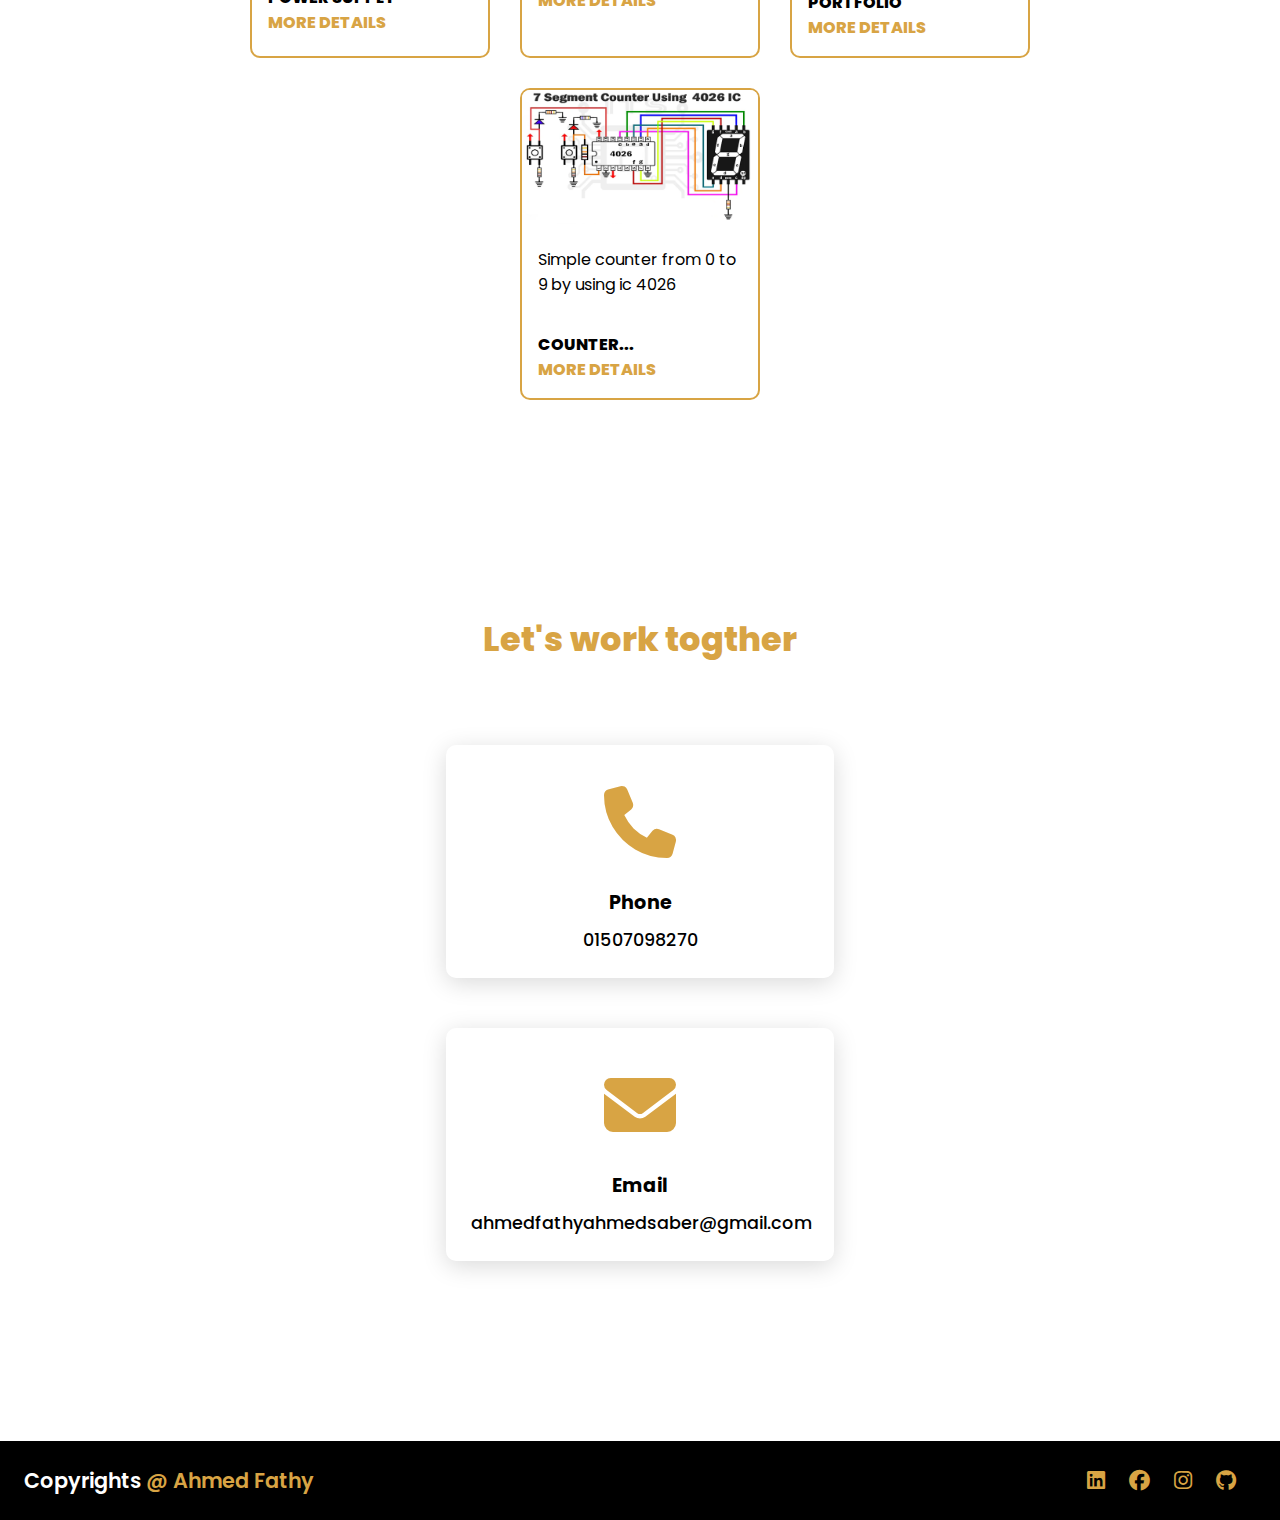
==== commit ab751585: "Update index.html" ====
--- a/portfolio/index.html
+++ b/portfolio/index.html
@@ -107,7 +107,7 @@
             </div>
             <div class="Project_card">
                 <div class="Project_image">
-                    <img src="photos/fotor-ai-202408253138.jpg">
+                    <img src="fotor-ai-202408253138.jpg">
                 </div>
                 <div class="Project_info">
                     <p class="Project_category">Portfolio by html and css<br><br><br></p>
@@ -166,4 +166,4 @@
         </div>
     </footer>
 </body>
-</html>+</html>
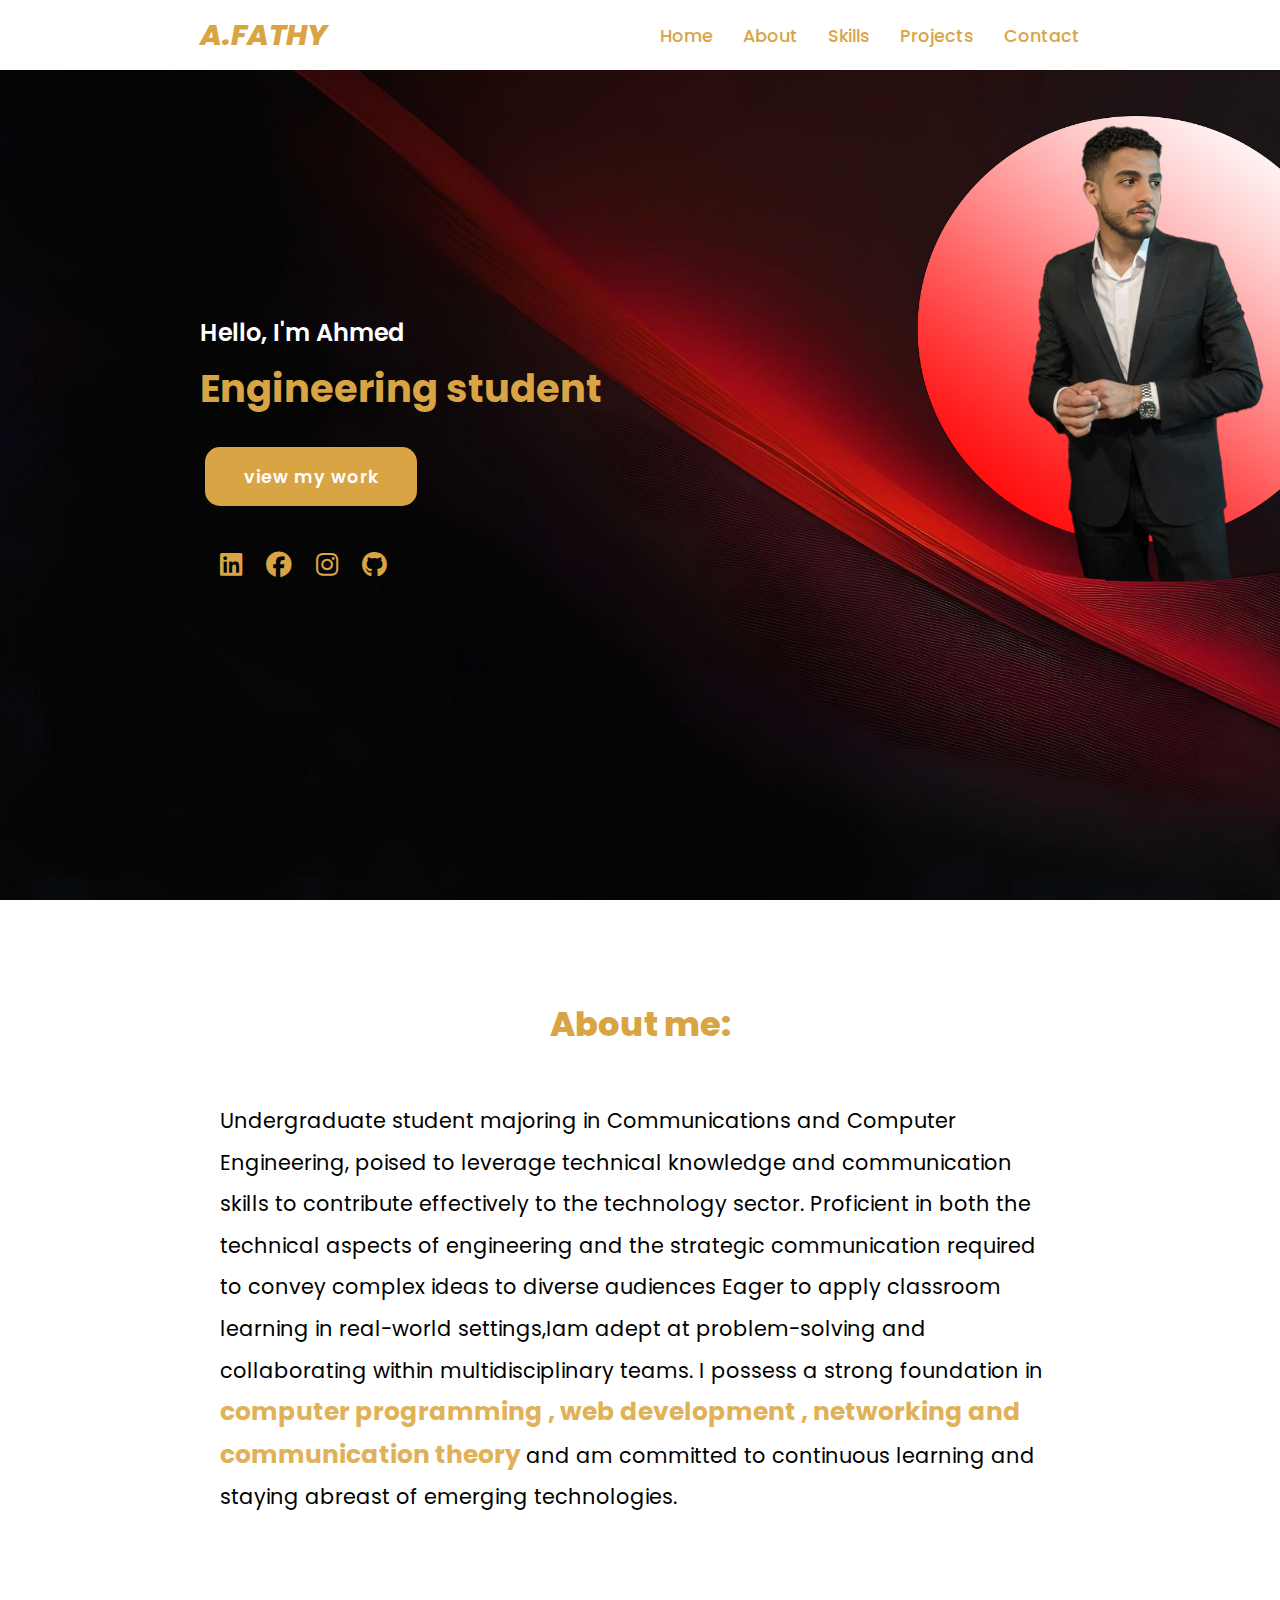
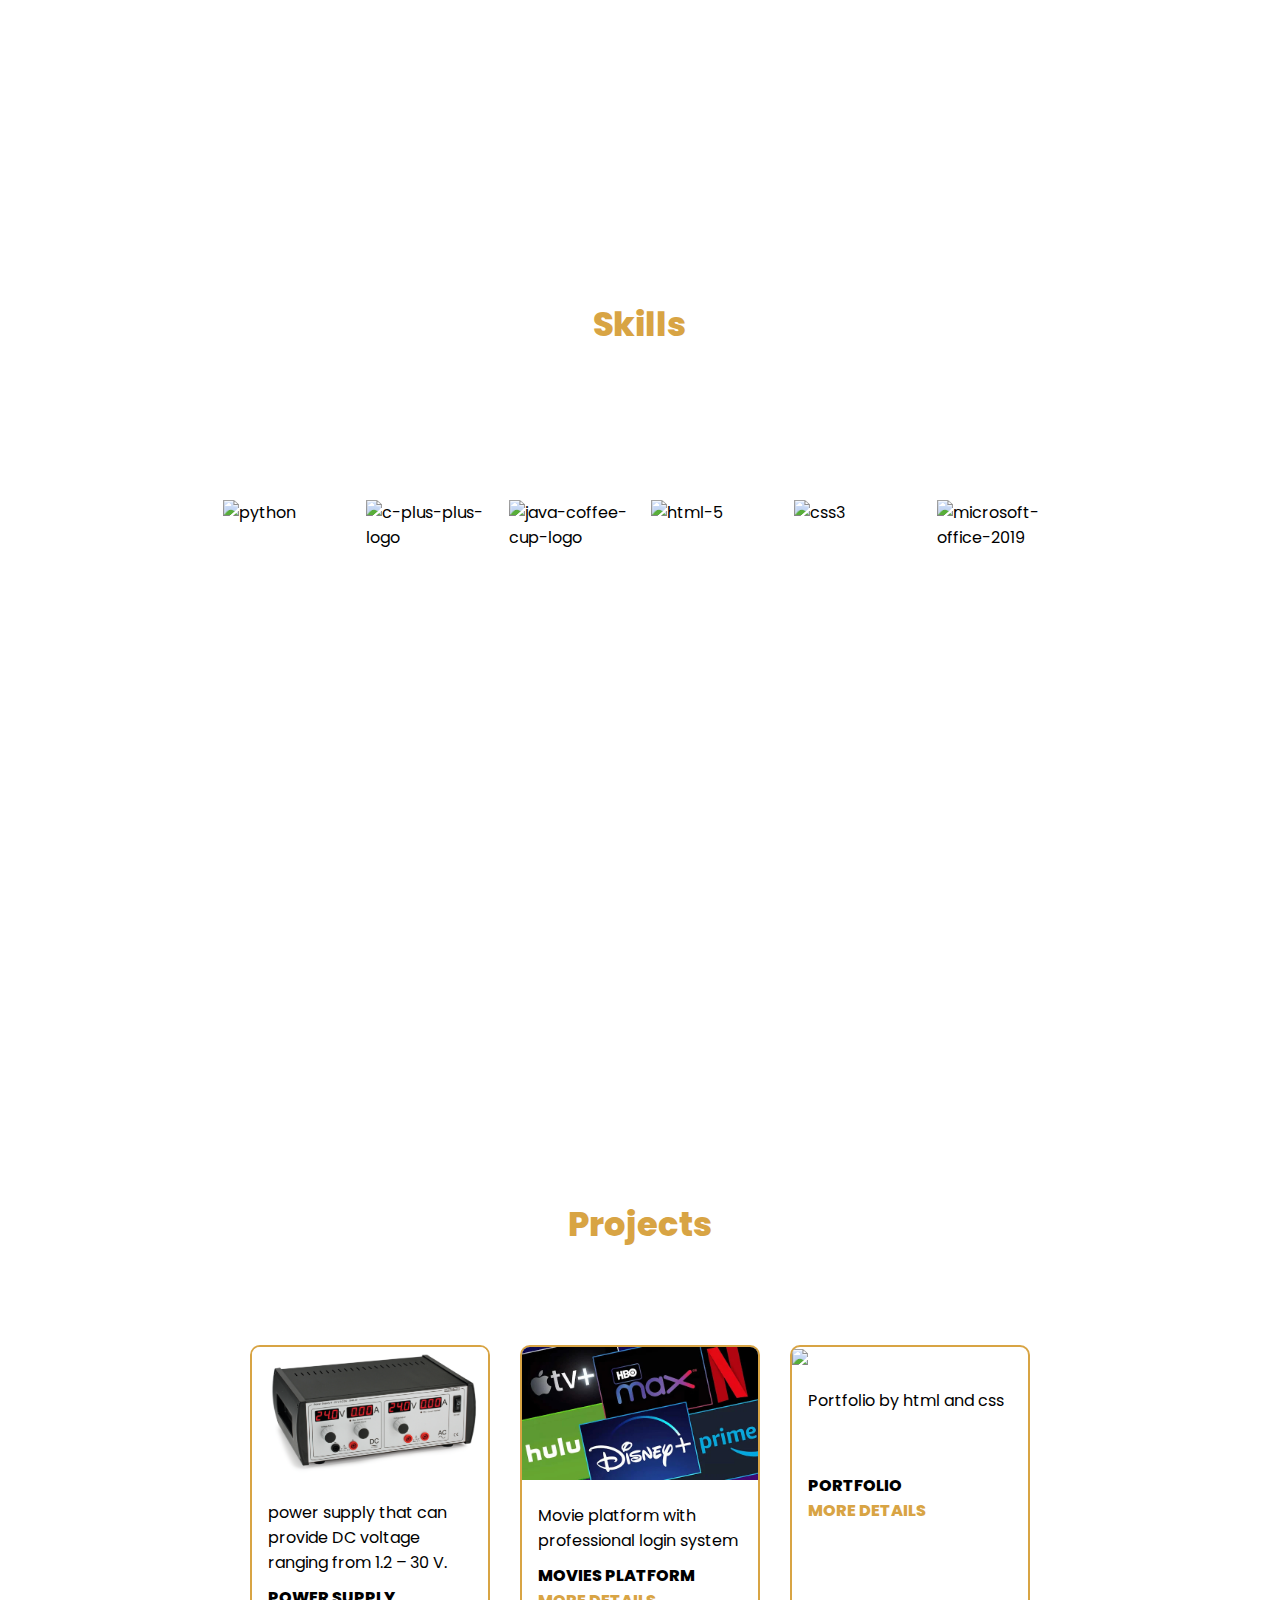
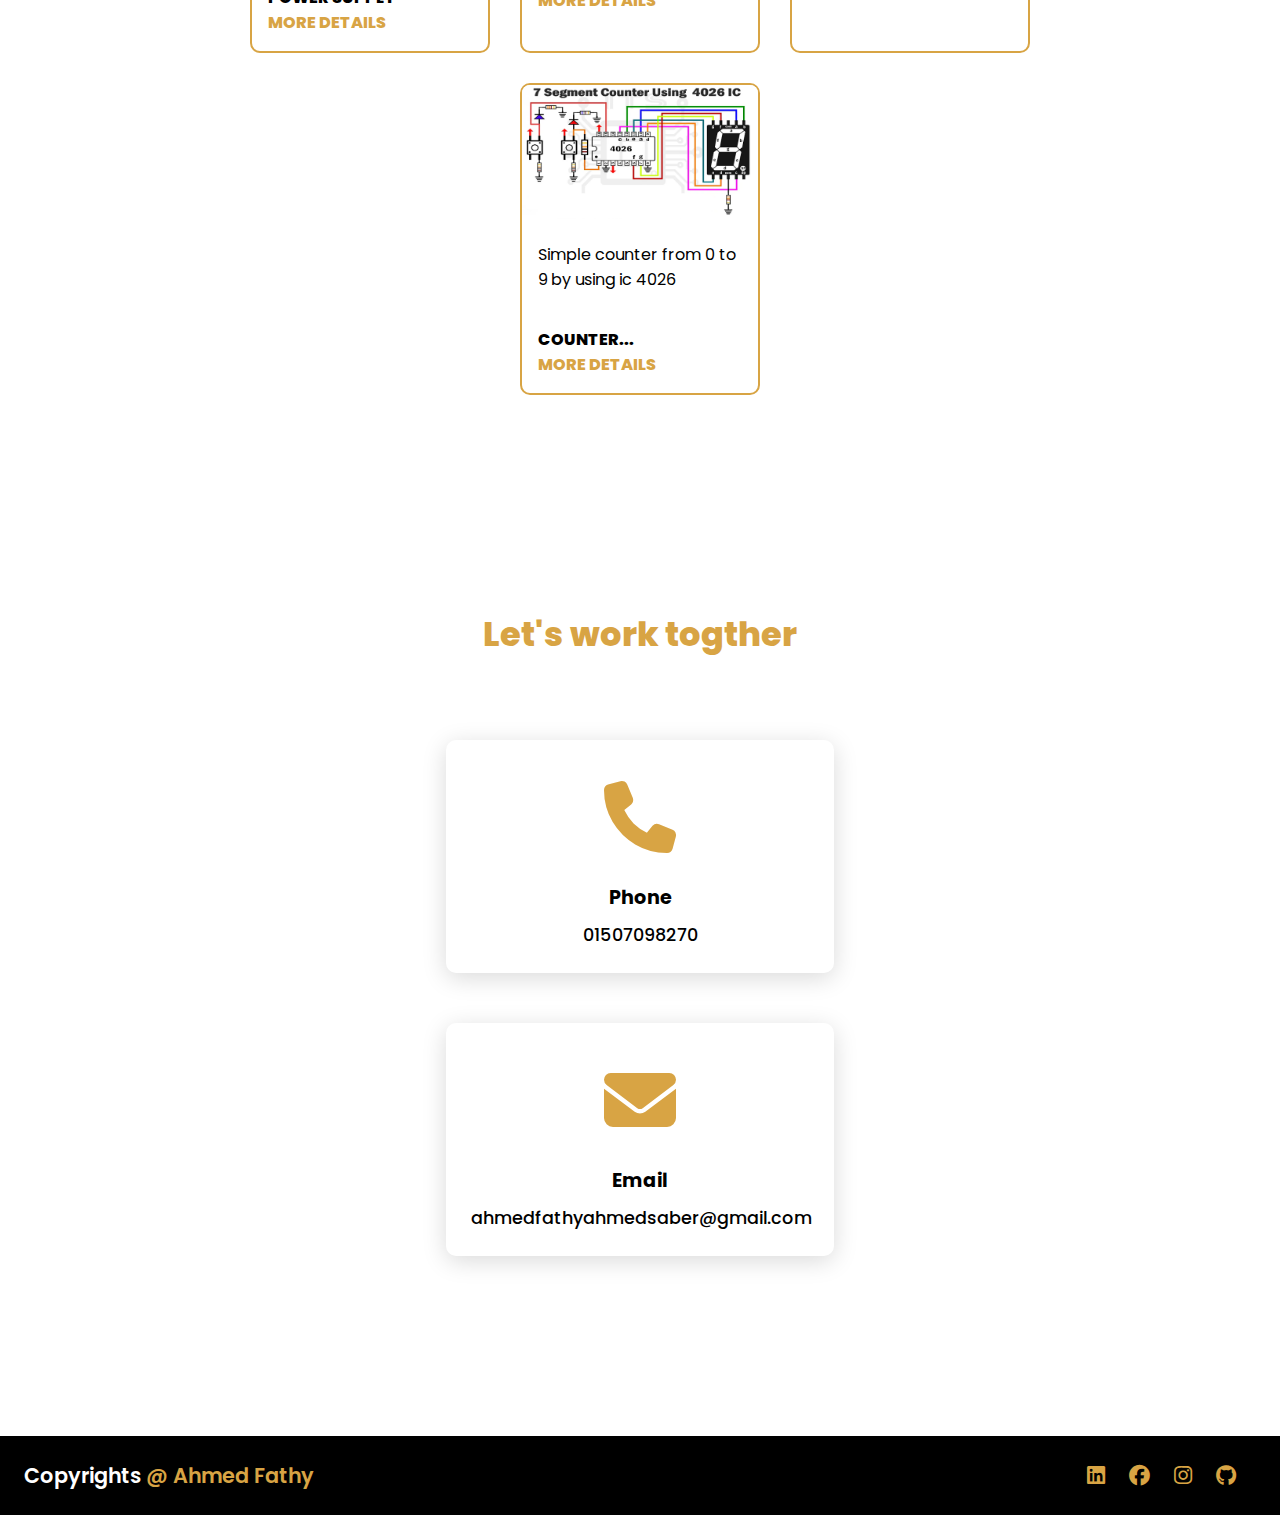
==== commit 489bb858: "Add files via upload" ====
--- a/portfolio/index.html
+++ b/portfolio/index.html
@@ -107,7 +107,7 @@
             </div>
             <div class="Project_card">
                 <div class="Project_image">
-                    <img src="fotor-ai-202408253138.jpg">
+                    <img src="photos/fotor-ai-202408253138.jpg">
                 </div>
                 <div class="Project_info">
                     <p class="Project_category">Portfolio by html and css<br><br><br></p>
@@ -166,4 +166,4 @@
         </div>
     </footer>
 </body>
-</html>
+</html>--- a/portfolio/css/style.css
+++ b/portfolio/css/style.css
@@ -38,7 +38,7 @@
     min-height: 100vh;
     display: flex;
     align-items: center;
-    background: url(/main_page.jpg) no-repeat;
+    background: url(./main_page.jpg) no-repeat;
     background-size: cover;
     background-attachment: fixed;
 }
@@ -154,7 +154,7 @@
 
 
 .Projects {
-    background: url(/fotor-ai-202408253138.jpg) no-repeat;
+    background: url(./fotor-ai-202408253138.jpg) no-repeat;
     width: 100%;
     min-height: 100vh;
     background-size: cover;
--- a/portfolio/css/tab&ibad.css
+++ b/portfolio/css/tab&ibad.css
@@ -42,7 +42,7 @@
         min-height: 100vh;
         display: flex;
         align-items: center;
-        background: url(/fotor-ai-202408253138.jpg) no-repeat;
+        background: url(./fotor-ai-202408253138.jpg) no-repeat;
         background-size: cover;
         background-attachment: fixed;
     } 
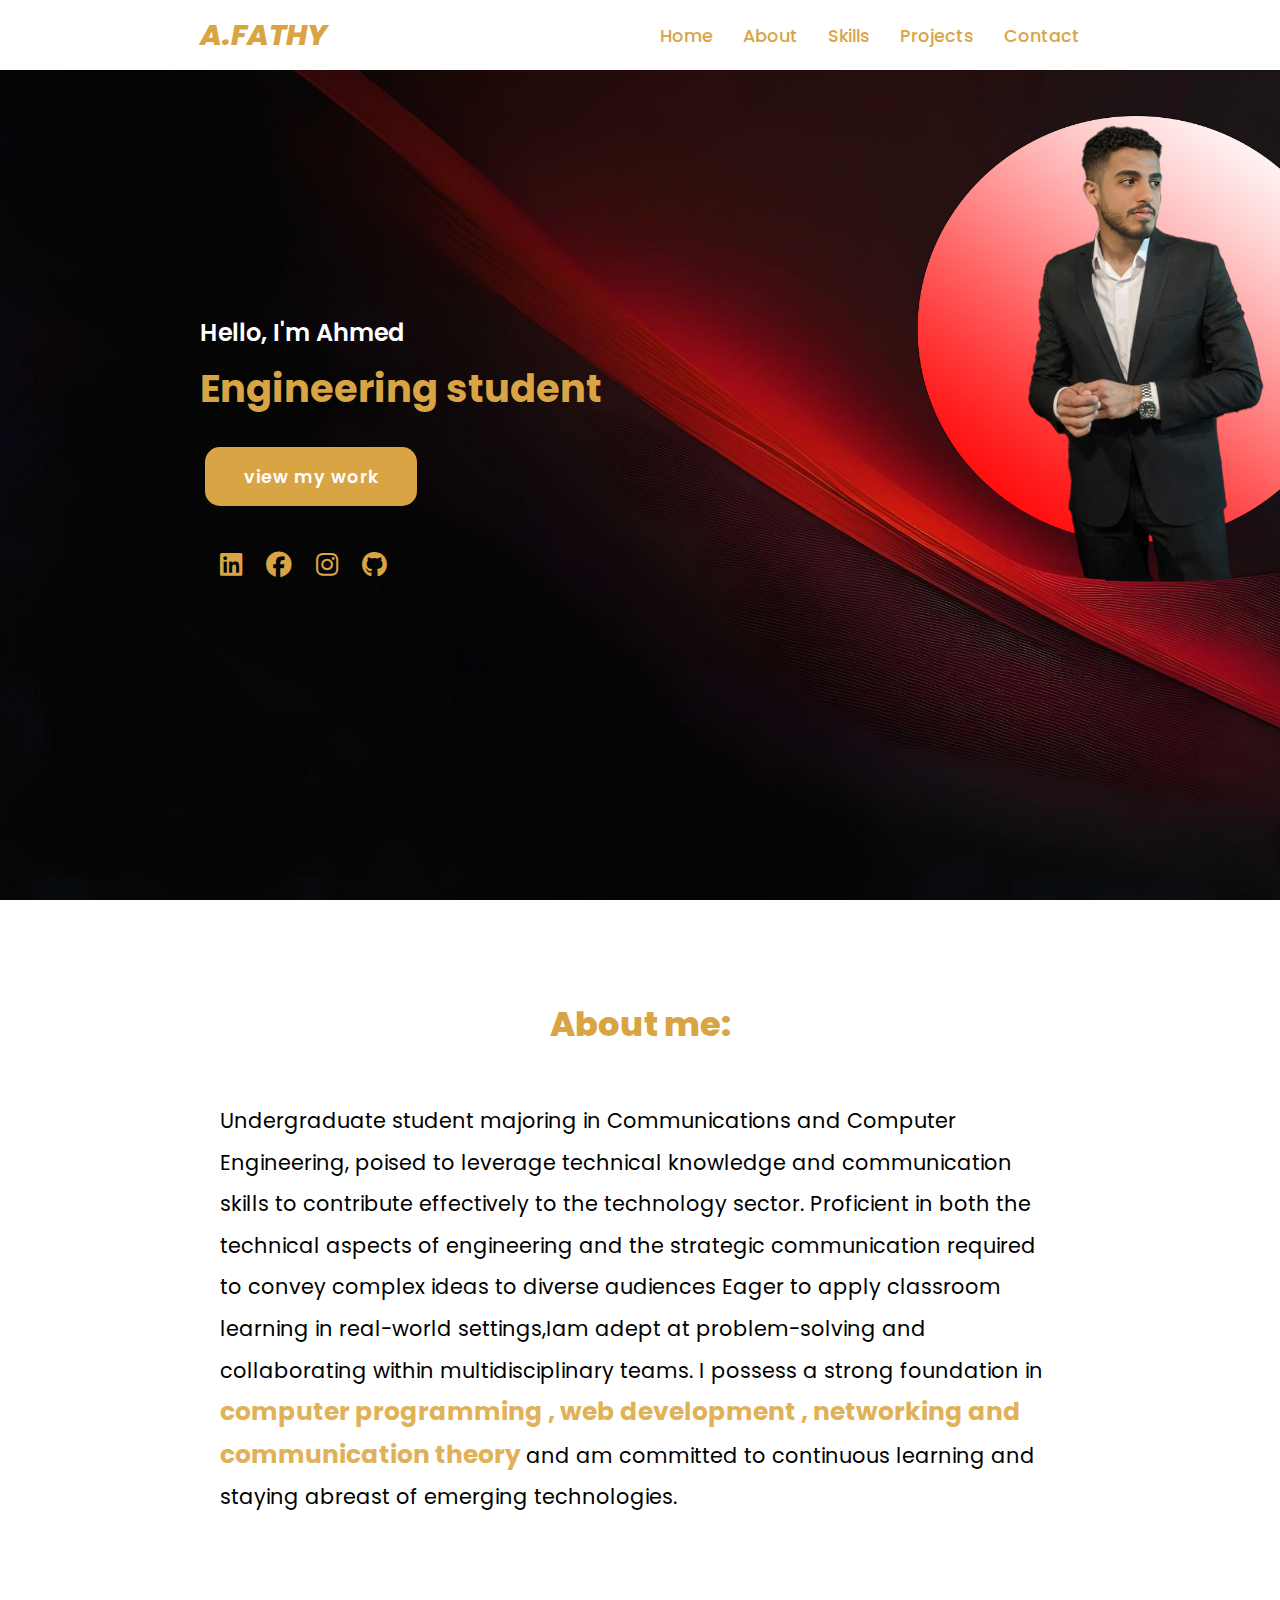
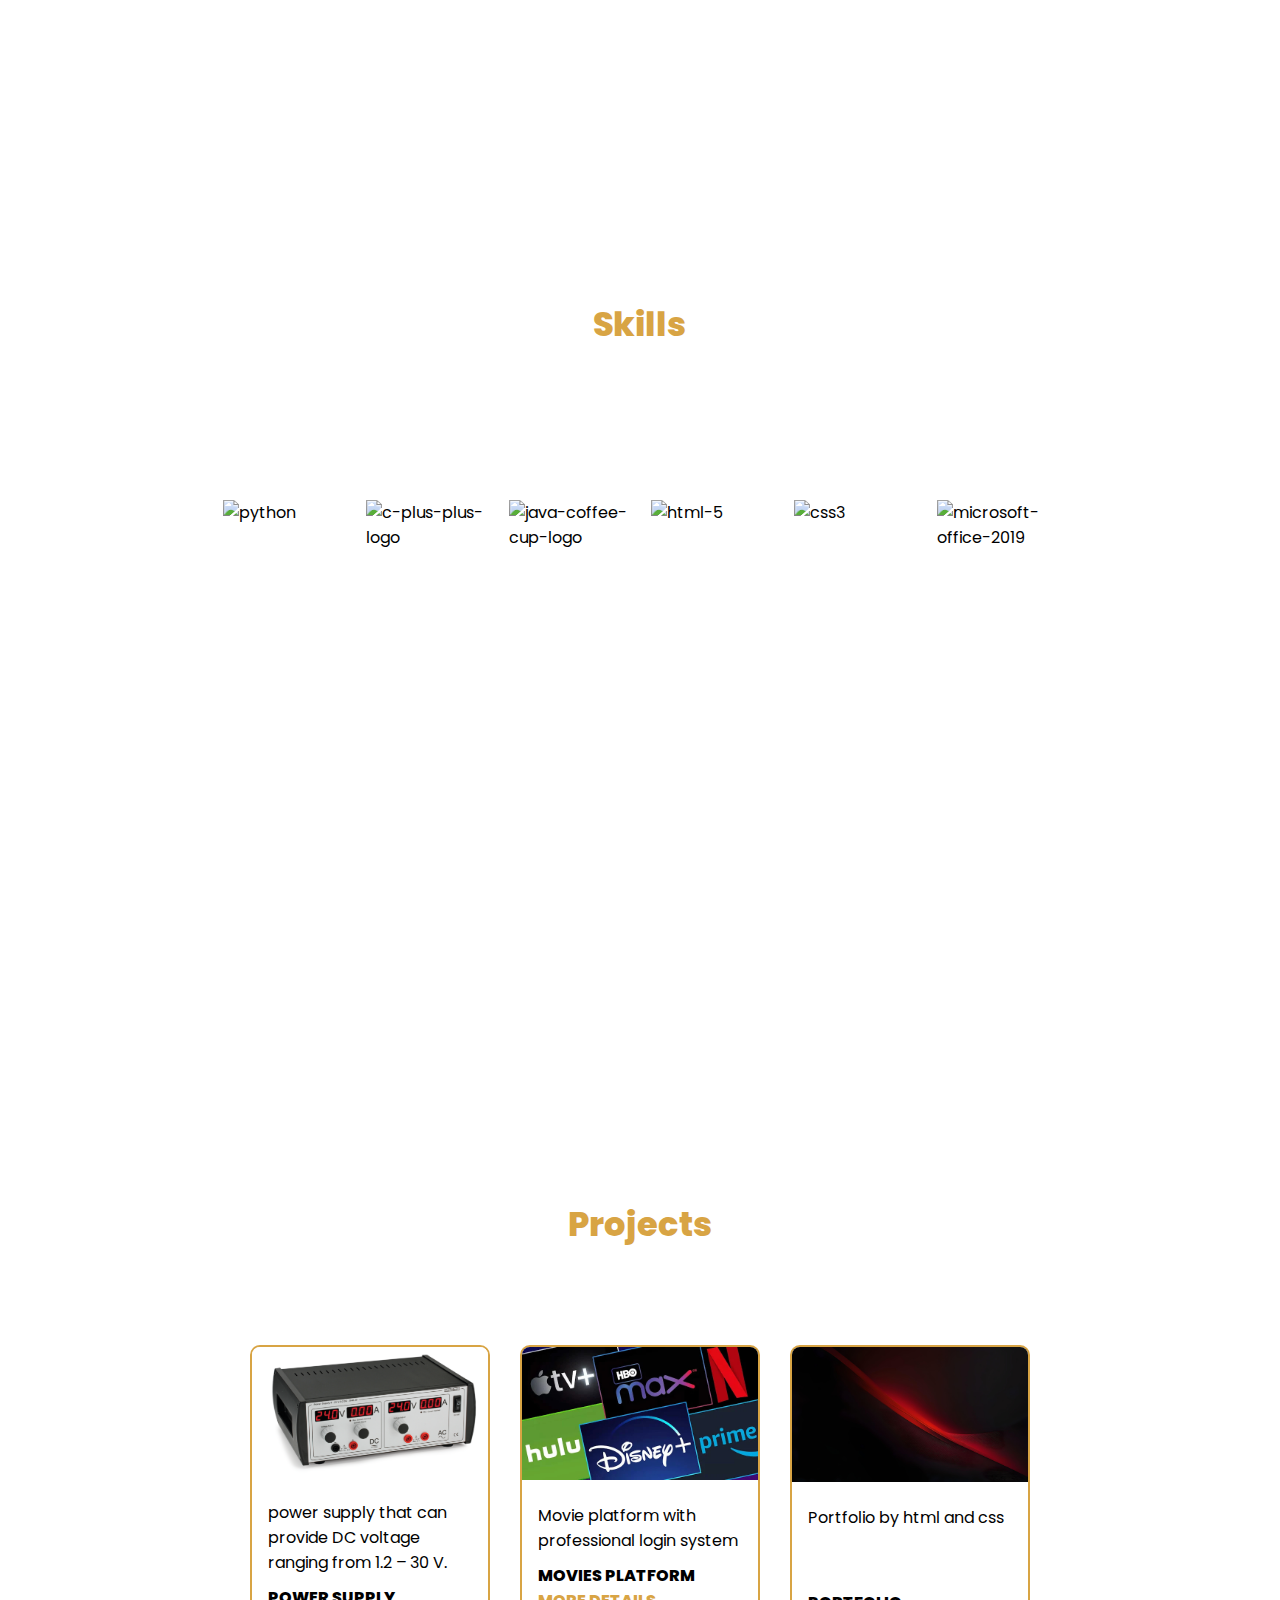
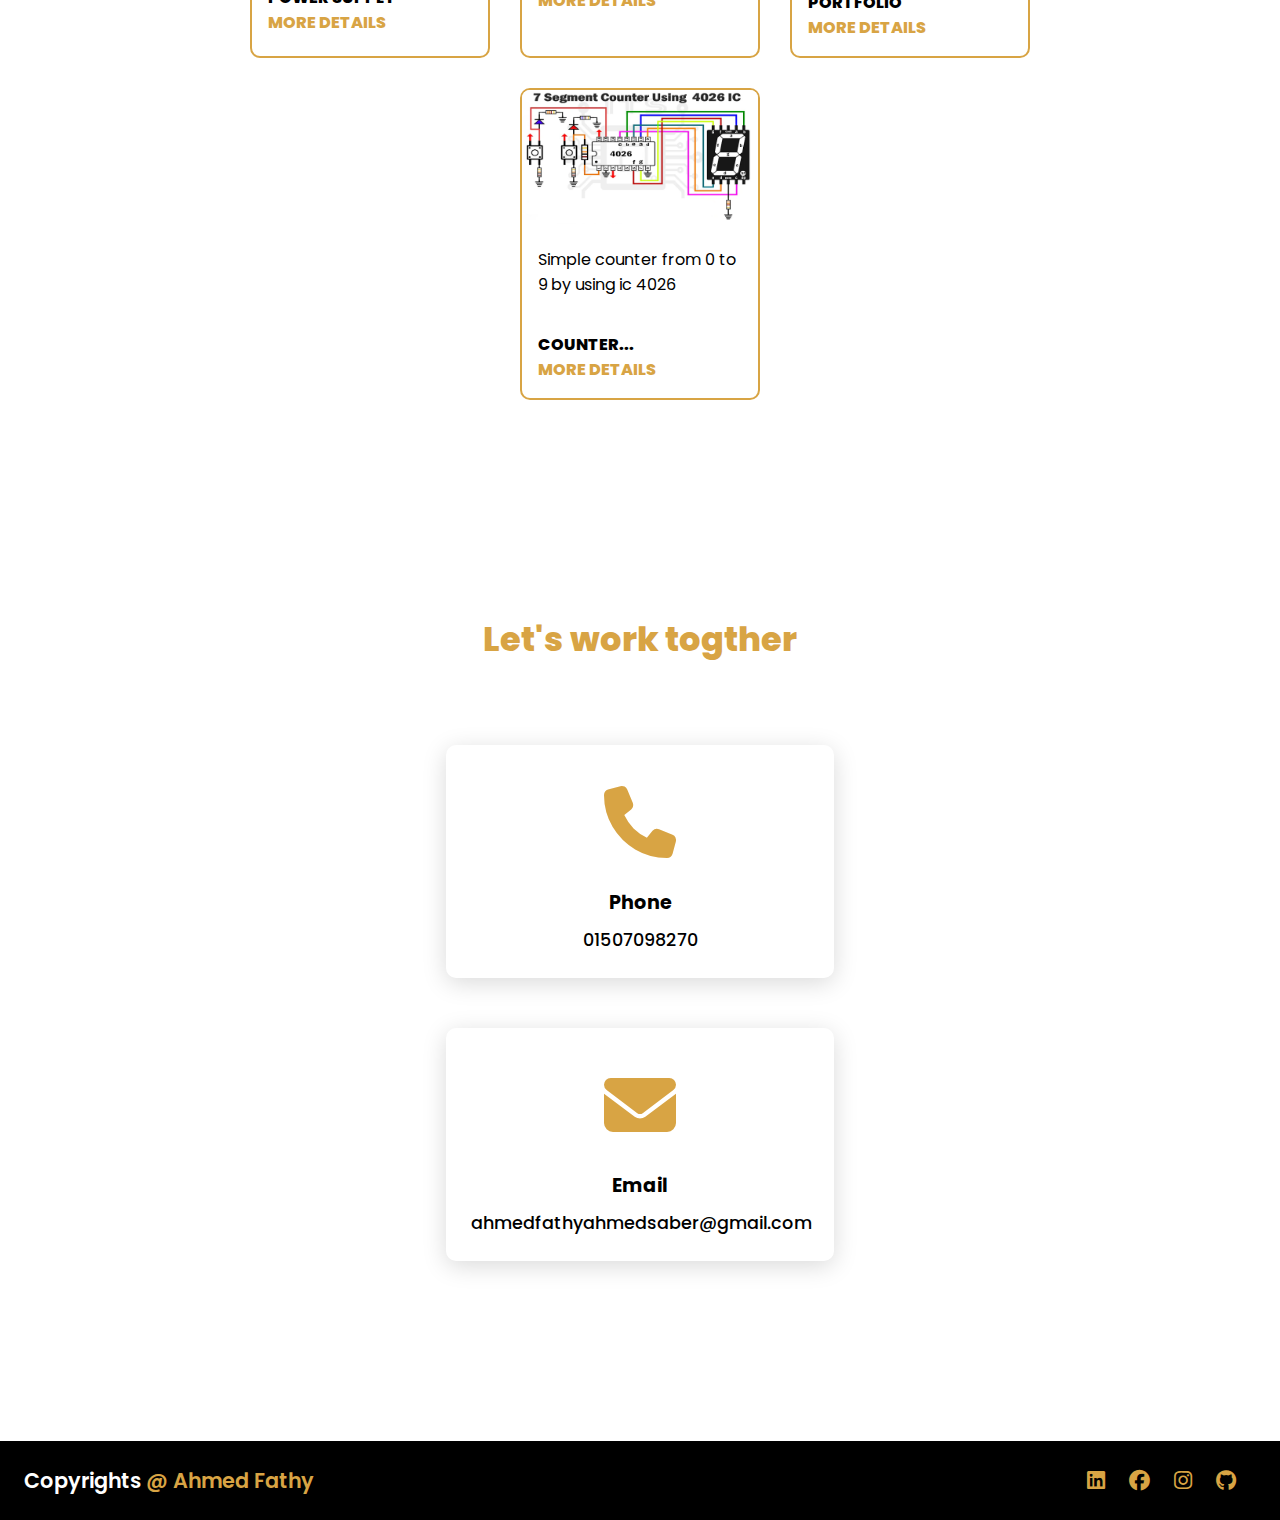
==== commit bdaa27cf: "Update index.html" ====
--- a/portfolio/index.html
+++ b/portfolio/index.html
@@ -107,7 +107,7 @@
             </div>
             <div class="Project_card">
                 <div class="Project_image">
-                    <img src="photos/fotor-ai-202408253138.jpg">
+                    <img src="css/fotor-ai-202408253138.jpg">
                 </div>
                 <div class="Project_info">
                     <p class="Project_category">Portfolio by html and css<br><br><br></p>
@@ -166,4 +166,4 @@
         </div>
     </footer>
 </body>
-</html>+</html>
